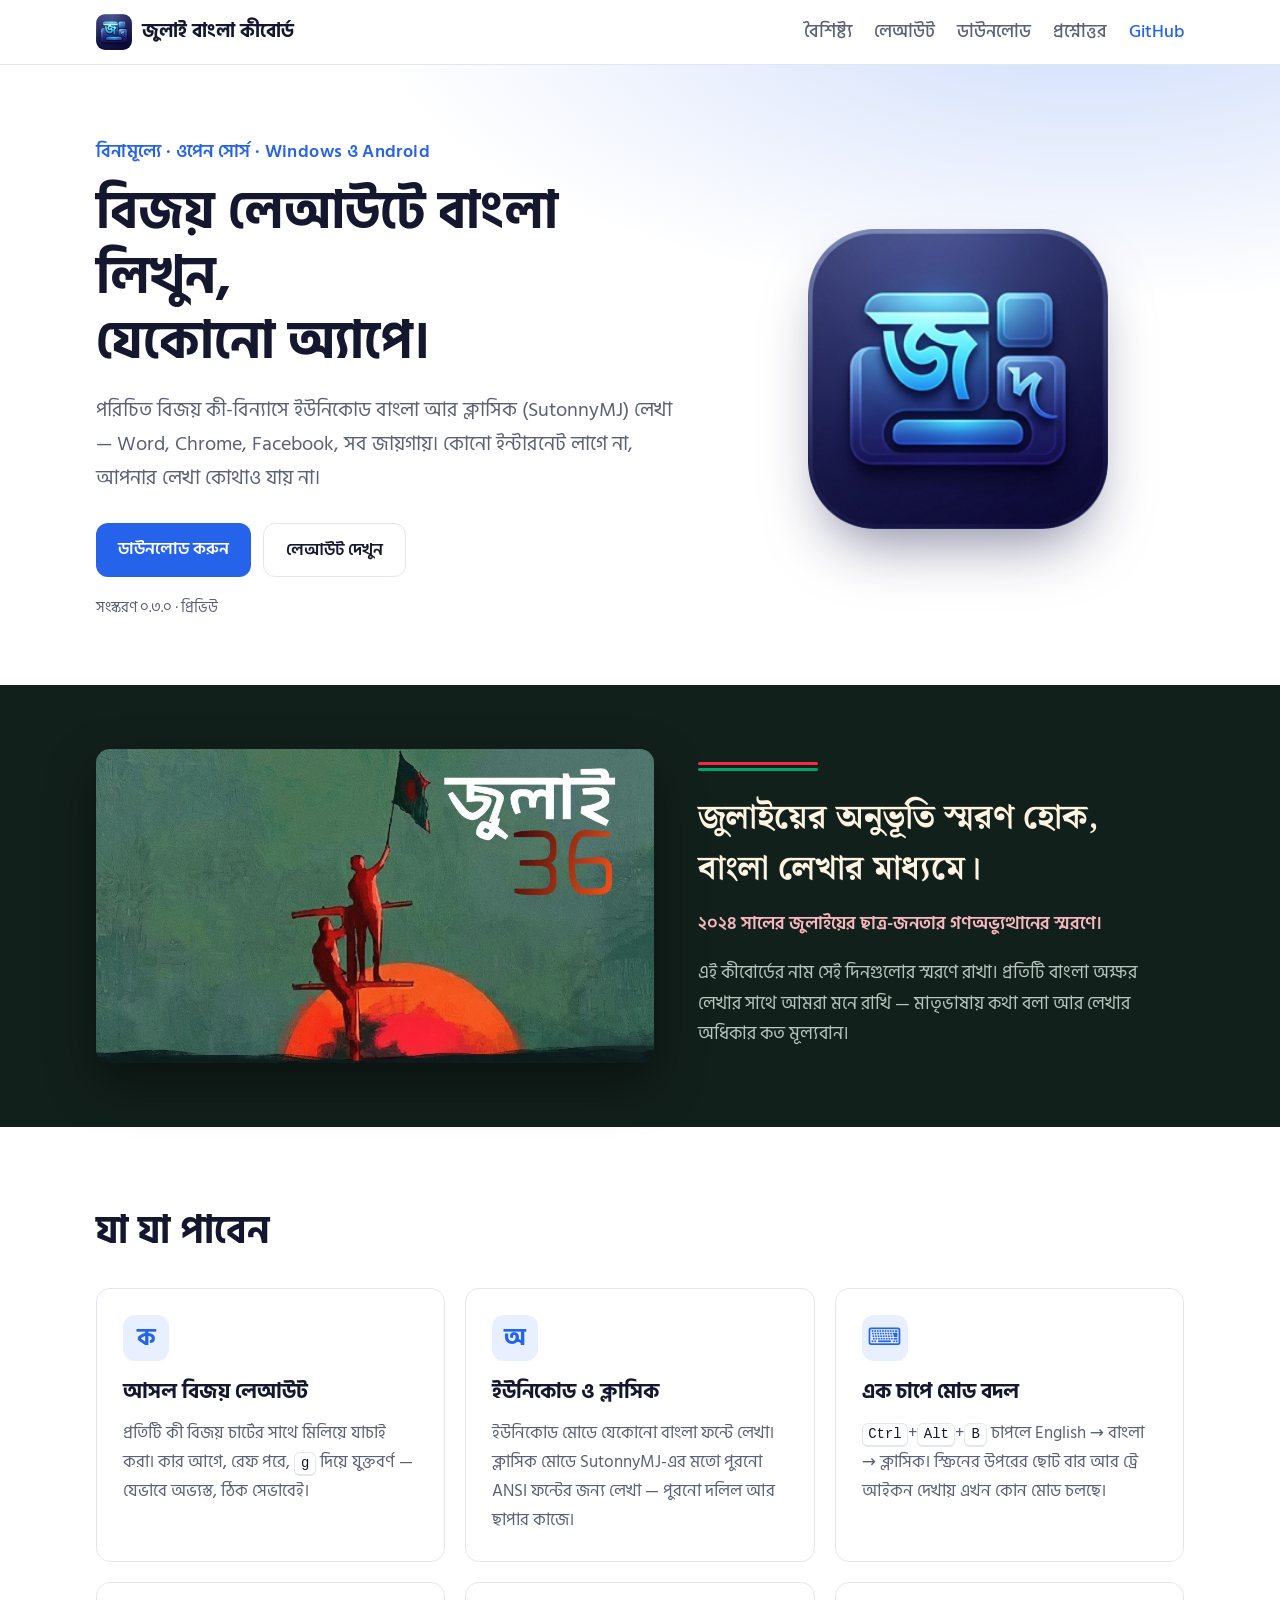
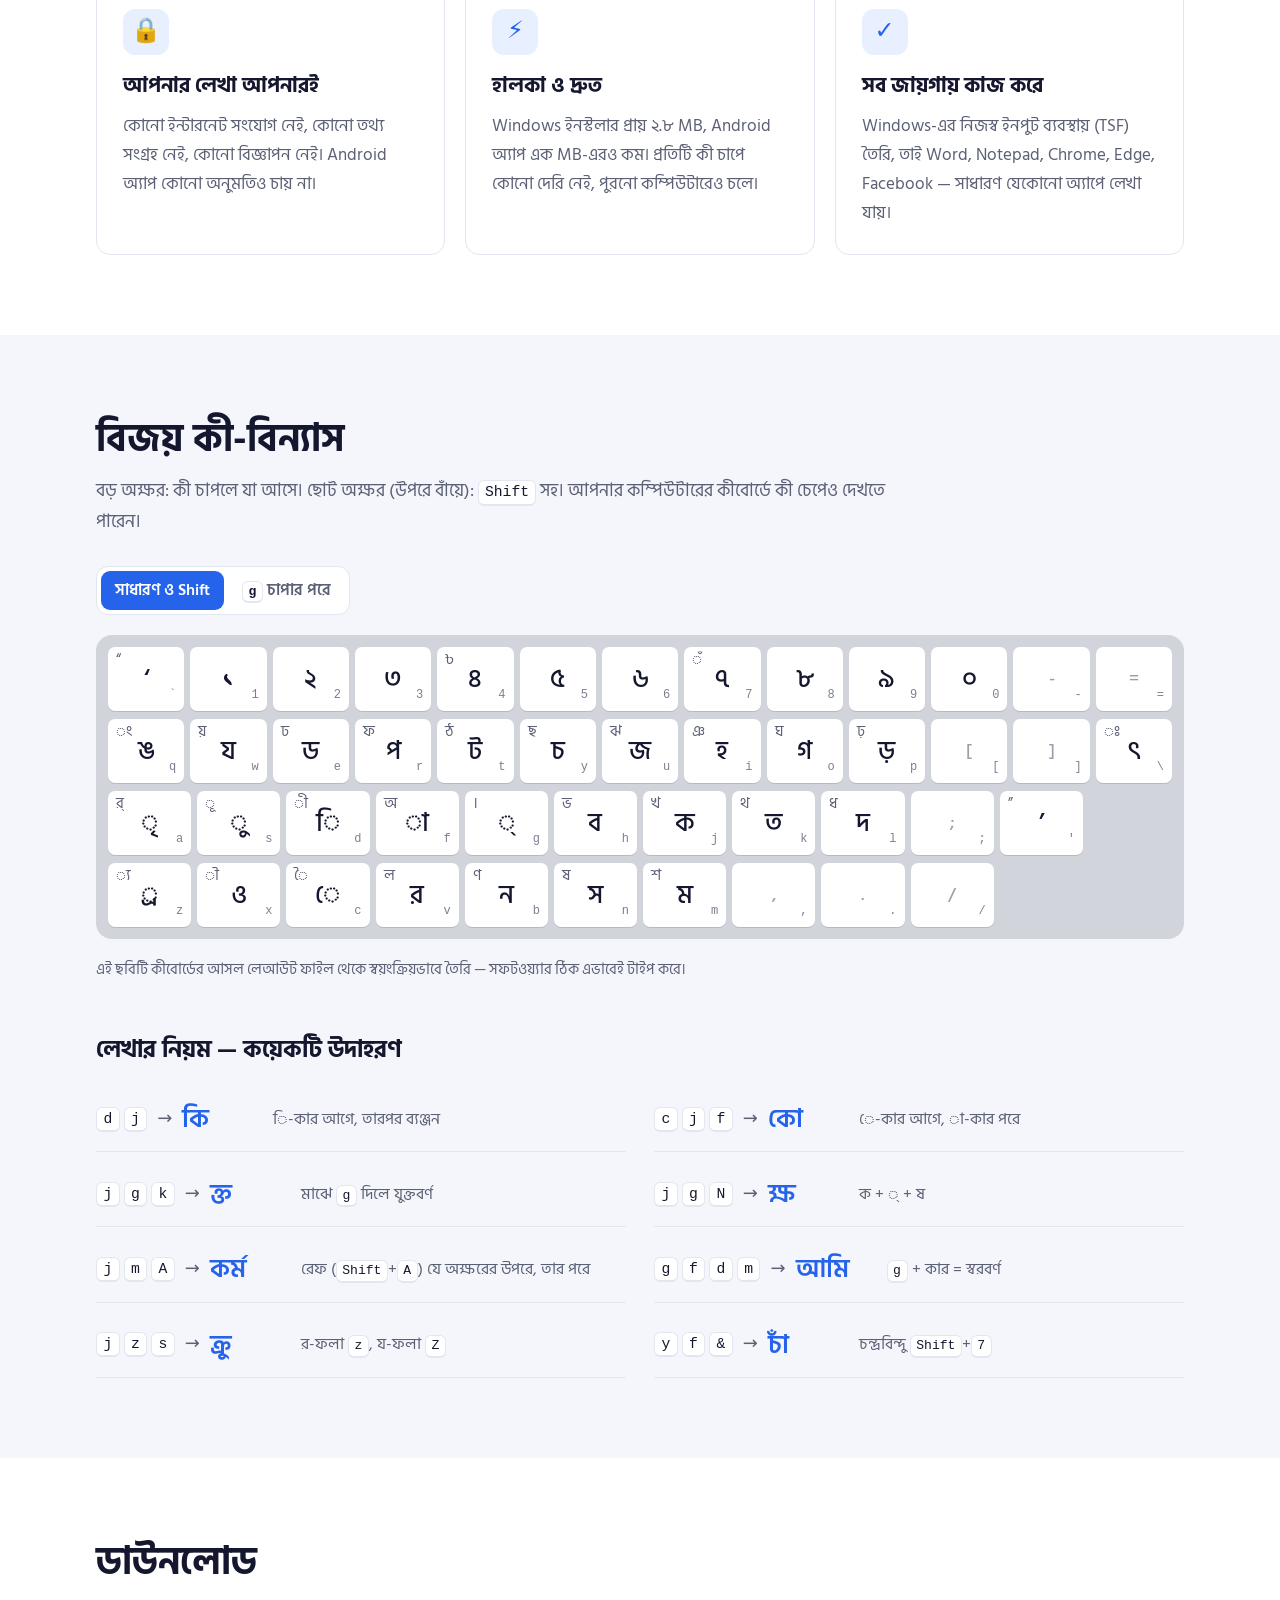
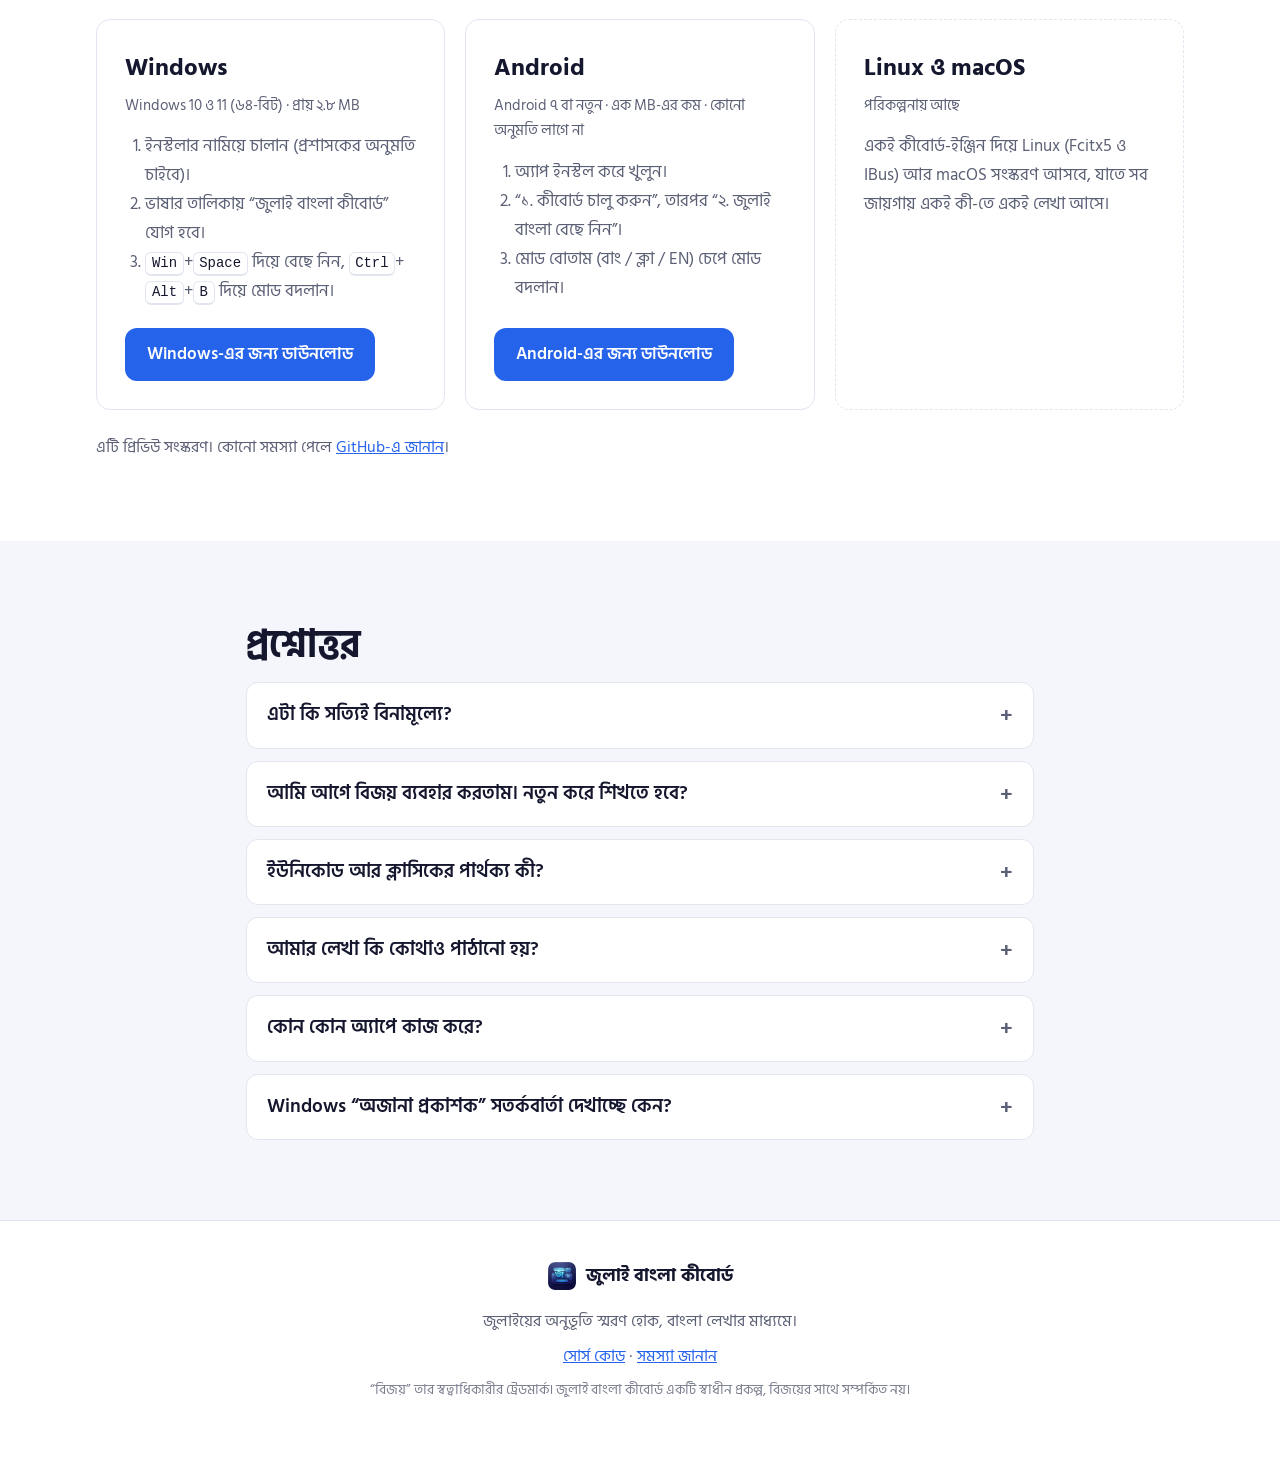
==== website/index.html @ 96d91bf3 "Website: one-page Bangla site for the keyboard - website/: static page with hero, July remembrance (" ====
<!doctype html>
<html lang="bn">
<head>
  <meta charset="utf-8">
  <meta name="viewport" content="width=device-width, initial-scale=1">
  <title>জুলাই বাংলা কীবোর্ড</title>
  <meta name="description" content="বিজয় লেআউটে বাংলা লেখার বিনামূল্যের, ওপেন সোর্স কীবোর্ড — Windows ও Android-এর জন্য। ইউনিকোড ও ক্লাসিক (SutonnyMJ) মোড। কোনো ইন্টারনেট বা তথ্য সংগ্রহ নেই।">
  <meta name="theme-color" content="#1B1D4E">
  <meta property="og:title" content="জুলাই বাংলা কীবোর্ড">
  <meta property="og:description" content="জুলাইয়ের অনুভূতি স্মরণ হোক, বাংলা লেখার মাধ্যমে।">
  <meta property="og:image" content="assets/july36.jpg">
  <link rel="icon" href="assets/favicon.png" type="image/png">
  <link rel="preconnect" href="https://fonts.googleapis.com">
  <link rel="preconnect" href="https://fonts.gstatic.com" crossorigin>
  <link href="https://fonts.googleapis.com/css2?family=Hind+Siliguri:wght@400;500;600;700&family=Noto+Serif+Bengali:wght@600;700&display=swap" rel="stylesheet">
  <link rel="stylesheet" href="assets/style.css">
</head>
<body>

<header class="topbar">
  <div class="wrap topbar-inner">
    <a class="brand" href="#top">
      <img src="assets/logo.png" alt="" width="36" height="36">
      <span>জুলাই বাংলা কীবোর্ড</span>
    </a>
    <nav class="nav">
      <a href="#features">বৈশিষ্ট্য</a>
      <a href="#layout">লেআউট</a>
      <a href="#download">ডাউনলোড</a>
      <a href="#faq">প্রশ্নোত্তর</a>
      <a class="nav-gh" href="https://github.com/mahbubul-faizaexpress/july_bangla_keyboard">GitHub</a>
    </nav>
  </div>
</header>

<main id="top">

  <!-- Hero -->
  <section class="hero">
    <div class="wrap hero-inner">
      <div class="hero-text">
        <p class="eyebrow">বিনামূল্যে · ওপেন সোর্স · Windows ও Android</p>
        <h1>বিজয় লেআউটে বাংলা লিখুন,<br>যেকোনো অ্যাপে।</h1>
        <p class="lead">পরিচিত বিজয় কী-বিন্যাসে ইউনিকোড বাংলা আর ক্লাসিক (SutonnyMJ) লেখা — Word, Chrome, Facebook, সব জায়গায়। কোনো ইন্টারনেট লাগে না, আপনার লেখা কোথাও যায় না।</p>
        <div class="cta">
          <a class="btn btn-primary" href="#download">ডাউনলোড করুন</a>
          <a class="btn btn-ghost" href="#layout">লেআউট দেখুন</a>
        </div>
        <p class="version">সংস্করণ ০.৩.০ · প্রিভিউ</p>
      </div>
      <div class="hero-art">
        <img src="assets/logo.png" alt="জুলাই বাংলা কীবোর্ডের লোগো" width="256" height="256">
      </div>
    </div>
  </section>

  <!-- Remembrance -->
  <section class="memory">
    <div class="wrap memory-inner">
      <figure class="memory-art">
        <img src="assets/july36.jpg" alt="জুলাই ৩৬" loading="lazy" width="1024" height="576">
      </figure>
      <div class="memory-text">
        <div class="ribbon" aria-hidden="true"><span></span><span></span></div>
        <p class="slogan">জুলাইয়ের অনুভূতি স্মরণ হোক,<br>বাংলা লেখার মাধ্যমে।</p>
        <p class="dedication">২০২৪ সালের জুলাইয়ের ছাত্র-জনতার গণঅভ্যুত্থানের স্মরণে।</p>
        <p>এই কীবোর্ডের নাম সেই দিনগুলোর স্মরণে রাখা। প্রতিটি বাংলা অক্ষর লেখার সাথে আমরা মনে রাখি — মাতৃভাষায় কথা বলা আর লেখার অধিকার কত মূল্যবান।</p>
      </div>
    </div>
  </section>

  <!-- Features -->
  <section id="features" class="section">
    <div class="wrap">
      <h2>যা যা পাবেন</h2>
      <div class="cards">
        <article class="card">
          <div class="card-icon" aria-hidden="true">ক</div>
          <h3>আসল বিজয় লেআউট</h3>
          <p>প্রতিটি কী বিজয় চার্টের সাথে মিলিয়ে যাচাই করা। কার আগে, রেফ পরে, <kbd>g</kbd> দিয়ে যুক্তবর্ণ — যেভাবে অভ্যস্ত, ঠিক সেভাবেই।</p>
        </article>
        <article class="card">
          <div class="card-icon" aria-hidden="true">অ</div>
          <h3>ইউনিকোড ও ক্লাসিক</h3>
          <p>ইউনিকোড মোডে যেকোনো বাংলা ফন্টে লেখা। ক্লাসিক মোডে SutonnyMJ-এর মতো পুরনো ANSI ফন্টের জন্য লেখা — পুরনো দলিল আর ছাপার কাজে।</p>
        </article>
        <article class="card">
          <div class="card-icon" aria-hidden="true">⌨</div>
          <h3>এক চাপে মোড বদল</h3>
          <p><kbd>Ctrl</kbd>+<kbd>Alt</kbd>+<kbd>B</kbd> চাপলে English → বাংলা → ক্লাসিক। স্ক্রিনের উপরের ছোট বার আর ট্রে আইকন দেখায় এখন কোন মোড চলছে।</p>
        </article>
        <article class="card">
          <div class="card-icon" aria-hidden="true">🔒</div>
          <h3>আপনার লেখা আপনারই</h3>
          <p>কোনো ইন্টারনেট সংযোগ নেই, কোনো তথ্য সংগ্রহ নেই, কোনো বিজ্ঞাপন নেই। Android অ্যাপ কোনো অনুমতিও চায় না।</p>
        </article>
        <article class="card">
          <div class="card-icon" aria-hidden="true">⚡</div>
          <h3>হালকা ও দ্রুত</h3>
          <p>Windows ইনস্টলার প্রায় ২.৮ MB, Android অ্যাপ এক MB-এরও কম। প্রতিটি কী চাপে কোনো দেরি নেই, পুরনো কম্পিউটারেও চলে।</p>
        </article>
        <article class="card">
          <div class="card-icon" aria-hidden="true">✓</div>
          <h3>সব জায়গায় কাজ করে</h3>
          <p>Windows-এর নিজস্ব ইনপুট ব্যবস্থায় (TSF) তৈরি, তাই Word, Notepad, Chrome, Edge, Facebook — সাধারণ যেকোনো অ্যাপে লেখা যায়।</p>
        </article>
      </div>
    </div>
  </section>

  <!-- Layout -->
  <section id="layout" class="section section-alt">
    <div class="wrap">
      <h2>বিজয় কী-বিন্যাস</h2>
      <p class="section-lead">বড় অক্ষর: কী চাপলে যা আসে। ছোট অক্ষর (উপরে বাঁয়ে): <kbd>Shift</kbd> সহ। আপনার কম্পিউটারের কীবোর্ডে কী চেপেও দেখতে পারেন।</p>
      <div class="layer-switch" role="group" aria-label="কোন স্তর দেখাবে">
        <button type="button" class="layer-btn is-on" data-layer="main">সাধারণ ও Shift</button>
        <button type="button" class="layer-btn" data-layer="link"><kbd>g</kbd> চাপার পরে</button>
      </div>
      <div class="kb-scroll">
        <div class="kb" id="kb" aria-label="বিজয় কীবোর্ড লেআউট"></div>
      </div>
      <p class="kb-note">এই ছবিটি কীবোর্ডের আসল লেআউট ফাইল থেকে স্বয়ংক্রিয়ভাবে তৈরি — সফটওয়্যার ঠিক এভাবেই টাইপ করে।</p>

      <h3 class="rules-title">লেখার নিয়ম — কয়েকটি উদাহরণ</h3>
      <div class="rules">
        <div class="rule"><span class="keys"><kbd>d</kbd><kbd>j</kbd></span><span class="arrow">→</span><span class="out">কি</span><span class="why">ি-কার আগে, তারপর ব্যঞ্জন</span></div>
        <div class="rule"><span class="keys"><kbd>c</kbd><kbd>j</kbd><kbd>f</kbd></span><span class="arrow">→</span><span class="out">কো</span><span class="why">ে-কার আগে, া-কার পরে</span></div>
        <div class="rule"><span class="keys"><kbd>j</kbd><kbd>g</kbd><kbd>k</kbd></span><span class="arrow">→</span><span class="out">ক্ত</span><span class="why">মাঝে <kbd>g</kbd> দিলে যুক্তবর্ণ</span></div>
        <div class="rule"><span class="keys"><kbd>j</kbd><kbd>g</kbd><kbd>N</kbd></span><span class="arrow">→</span><span class="out">ক্ষ</span><span class="why">ক + ্ + ষ</span></div>
        <div class="rule"><span class="keys"><kbd>j</kbd><kbd>m</kbd><kbd>A</kbd></span><span class="arrow">→</span><span class="out">কর্ম</span><span class="why">রেফ (<kbd>Shift</kbd>+<kbd>A</kbd>) যে অক্ষরের উপরে, তার পরে</span></div>
        <div class="rule"><span class="keys"><kbd>g</kbd><kbd>f</kbd><kbd>d</kbd><kbd>m</kbd></span><span class="arrow">→</span><span class="out">আমি</span><span class="why"><kbd>g</kbd> + কার = স্বরবর্ণ</span></div>
        <div class="rule"><span class="keys"><kbd>j</kbd><kbd>z</kbd><kbd>s</kbd></span><span class="arrow">→</span><span class="out">ক্রু</span><span class="why">র-ফলা <kbd>z</kbd>, য-ফলা <kbd>Z</kbd></span></div>
        <div class="rule"><span class="keys"><kbd>y</kbd><kbd>f</kbd><kbd>&amp;</kbd></span><span class="arrow">→</span><span class="out">চাঁ</span><span class="why">চন্দ্রবিন্দু <kbd>Shift</kbd>+<kbd>7</kbd></span></div>
      </div>
    </div>
  </section>

  <!-- Platforms & download -->
  <section id="download" class="section">
    <div class="wrap">
      <h2>ডাউনলোড</h2>
      <div class="platforms">
        <article class="platform">
          <h3>Windows</h3>
          <p class="platform-meta">Windows 10 ও 11 (৬৪-বিট) · প্রায় ২.৮ MB</p>
          <ol>
            <li>ইনস্টলার নামিয়ে চালান (প্রশাসকের অনুমতি চাইবে)।</li>
            <li>ভাষার তালিকায় “জুলাই বাংলা কীবোর্ড” যোগ হবে।</li>
            <li><kbd>Win</kbd>+<kbd>Space</kbd> দিয়ে বেছে নিন, <kbd>Ctrl</kbd>+<kbd>Alt</kbd>+<kbd>B</kbd> দিয়ে মোড বদলান।</li>
          </ol>
          <a class="btn btn-primary" href="https://github.com/mahbubul-faizaexpress/july_bangla_keyboard/releases">Windows-এর জন্য ডাউনলোড</a>
        </article>
        <article class="platform">
          <h3>Android</h3>
          <p class="platform-meta">Android ৭ বা নতুন · এক MB-এর কম · কোনো অনুমতি লাগে না</p>
          <ol>
            <li>অ্যাপ ইনস্টল করে খুলুন।</li>
            <li>“১. কীবোর্ড চালু করুন”, তারপর “২. জুলাই বাংলা বেছে নিন”।</li>
            <li>মোড বোতাম (বাং / ক্লা / EN) চেপে মোড বদলান।</li>
          </ol>
          <a class="btn btn-primary" href="https://github.com/mahbubul-faizaexpress/july_bangla_keyboard/releases">Android-এর জন্য ডাউনলোড</a>
        </article>
        <article class="platform platform-soon">
          <h3>Linux ও macOS</h3>
          <p class="platform-meta">পরিকল্পনায় আছে</p>
          <p>একই কীবোর্ড-ইঞ্জিন দিয়ে Linux (Fcitx5 ও IBus) আর macOS সংস্করণ আসবে, যাতে সব জায়গায় একই কী-তে একই লেখা আসে।</p>
        </article>
      </div>
      <p class="preview-note">এটি প্রিভিউ সংস্করণ। কোনো সমস্যা পেলে <a href="https://github.com/mahbubul-faizaexpress/july_bangla_keyboard/issues">GitHub-এ জানান</a>।</p>
    </div>
  </section>

  <!-- FAQ -->
  <section id="faq" class="section section-alt">
    <div class="wrap faq">
      <h2>প্রশ্নোত্তর</h2>
      <details>
        <summary>এটা কি সত্যিই বিনামূল্যে?</summary>
        <p>হ্যাঁ। কোনো টাকা, নিবন্ধন বা বিজ্ঞাপন নেই। সফটওয়্যারটি ওপেন সোর্স, সব কোড GitHub-এ আছে।</p>
      </details>
      <details>
        <summary>আমি আগে বিজয় ব্যবহার করতাম। নতুন করে শিখতে হবে?</summary>
        <p>না। কী-বিন্যাস আর লেখার নিয়ম বিজয়ের মতোই — কার আগে, রেফ পরে, <kbd>g</kbd> দিয়ে যুক্তবর্ণ। জুলাই বাংলা কীবোর্ড একটি স্বাধীন প্রকল্প; এটি বিজয়-সামঞ্জস্যপূর্ণ লেআউট ব্যবহার করে।</p>
      </details>
      <details>
        <summary>ইউনিকোড আর ক্লাসিকের পার্থক্য কী?</summary>
        <p>ইউনিকোড এখনকার মানদণ্ড — Facebook, ইমেইল, ওয়েবসাইট, Word, সব জায়গায় চলে। ক্লাসিক মোড পুরনো ANSI ফন্টের (যেমন SutonnyMJ) জন্য, যা অনেক প্রেস আর পুরনো দলিলে ব্যবহার হয়। ক্লাসিক লেখা দেখতে সেই ফন্টটি আপনার কম্পিউটারে থাকতে হবে।</p>
      </details>
      <details>
        <summary>আমার লেখা কি কোথাও পাঠানো হয়?</summary>
        <p>না। কীবোর্ড কোনো ইন্টারনেট সংযোগ ব্যবহার করে না, কিছু জমা রাখে না, কোথাও পাঠায় না। শুধু আপনার বেছে নেওয়া মোডটুকু মনে রাখে।</p>
      </details>
      <details>
        <summary>কোন কোন অ্যাপে কাজ করে?</summary>
        <p>Windows-এর নিজস্ব ইনপুট ব্যবস্থা (Text Services Framework) ব্যবহার করে, তাই Word, Notepad, Chrome, Edge, Facebook-সহ সাধারণ অ্যাপে কাজ করে। Android-এ যেকোনো লেখার ঘরে কাজ করে।</p>
      </details>
      <details>
        <summary>Windows “অজানা প্রকাশক” সতর্কবার্তা দেখাচ্ছে কেন?</summary>
        <p>প্রিভিউ সংস্করণে এখনো ডিজিটাল স্বাক্ষর নেই। চূড়ান্ত সংস্করণে এটি থাকবে। নিরাপত্তার জন্য সবসময় এই সাইট বা GitHub থেকেই নামান।</p>
      </details>
    </div>
  </section>

</main>

<footer class="footer">
  <div class="wrap footer-inner">
    <div class="footer-brand">
      <img src="assets/logo.png" alt="" width="28" height="28">
      <span>জুলাই বাংলা কীবোর্ড</span>
    </div>
    <p>জুলাইয়ের অনুভূতি স্মরণ হোক, বাংলা লেখার মাধ্যমে।</p>
    <p class="footer-links">
      <a href="https://github.com/mahbubul-faizaexpress/july_bangla_keyboard">সোর্স কোড</a> ·
      <a href="https://github.com/mahbubul-faizaexpress/july_bangla_keyboard/issues">সমস্যা জানান</a>
    </p>
    <p class="fineprint">“বিজয়” তার স্বত্বাধিকারীর ট্রেডমার্ক। জুলাই বাংলা কীবোর্ড একটি স্বাধীন প্রকল্প, বিজয়ের সাথে সম্পর্কিত নয়।</p>
  </div>
</footer>

<script src="assets/layout.js"></script>
<script src="assets/site.js"></script>
</body>
</html>
---- website/assets/style.css ----
/* July Bangla Keyboard website. Brand: logo blue and navy, July red for remembrance. */

:root {
  --blue: #2563eb;
  --blue-soft: #e8efff;
  --navy: #1b1d4e;
  --red: #f42a41;
  --green: #006a4e;
  --bg: #ffffff;
  --bg-alt: #f4f6fb;
  --text: #15172e;
  --muted: #5b6075;
  --line: #e2e6ef;
  --card: #ffffff;
  --key: #ffffff;
  --key-text: #15172e;
  --key-shadow: #b6bac6;
  --kb-tray: #d1d4da;
  --radius: 14px;
  --font: "Hind Siliguri", "Nirmala UI", "Noto Sans Bengali", system-ui, sans-serif;
  --font-serif: "Noto Serif Bengali", "Hind Siliguri", serif;
}

@media (prefers-color-scheme: dark) {
  :root {
    --blue: #5b8cff;
    --blue-soft: #1d2747;
    --bg: #0f1120;
    --bg-alt: #151829;
    --text: #eef0f8;
    --muted: #a3a8bd;
    --line: #262a40;
    --card: #181b2e;
    --key: #6b6b6e;
    --key-text: #ffffff;
    --key-shadow: #141415;
    --kb-tray: #2b2b2d;
  }
}

* { box-sizing: border-box; }

html { scroll-behavior: smooth; }

body {
  margin: 0;
  background: var(--bg);
  color: var(--text);
  font-family: var(--font);
  font-size: 18px;
  line-height: 1.7;
  -webkit-font-smoothing: antialiased;
}

img { max-width: 100%; height: auto; display: block; }
a { color: var(--blue); }

kbd {
  display: inline-block;
  min-width: 1.6em;
  padding: 0 0.4em;
  border: 1px solid var(--line);
  border-bottom-width: 2px;
  border-radius: 6px;
  background: var(--card);
  font-family: ui-monospace, "Cascadia Mono", Consolas, monospace;
  font-size: 0.82em;
  line-height: 1.5;
  text-align: center;
  color: var(--text);
}

.wrap { max-width: 1120px; margin: 0 auto; padding: 0 16px; }
.hero-inner > *, .memory-inner > *, .cards > *, .platforms > *, .rules > * { min-width: 0; }

/* Header */
.topbar {
  position: sticky;
  top: 0;
  z-index: 10;
  background: color-mix(in srgb, var(--bg) 88%, transparent);
  backdrop-filter: blur(10px);
  border-bottom: 1px solid var(--line);
}
.topbar-inner { display: flex; align-items: center; justify-content: space-between; gap: 16px; height: 64px; }
.brand { display: flex; align-items: center; gap: 10px; color: var(--text); text-decoration: none; font-weight: 700; font-size: 19px; white-space: nowrap; }
.brand img { border-radius: 9px; }
.nav { display: flex; gap: 22px; }
.nav a { color: var(--muted); text-decoration: none; font-weight: 500; }
.nav a:hover { color: var(--text); }
.nav-gh { color: var(--blue) !important; }

/* Hero */
.hero {
  background:
    radial-gradient(1200px 500px at 85% -10%, color-mix(in srgb, var(--blue) 22%, transparent), transparent 60%),
    var(--bg);
  padding: 72px 0 64px;
}
.hero-inner { display: grid; grid-template-columns: 1.3fr 1fr; gap: 48px; align-items: center; }
.eyebrow { margin: 0 0 12px; color: var(--blue); font-weight: 600; letter-spacing: 0.02em; }
.hero h1 { margin: 0 0 18px; font-size: clamp(32px, 5vw, 52px); line-height: 1.25; font-weight: 700; }
.lead { margin: 0 0 28px; color: var(--muted); font-size: 20px; max-width: 34em; }
.cta { display: flex; flex-wrap: wrap; gap: 12px; }
.version { margin: 18px 0 0; color: var(--muted); font-size: 15px; }
.hero-art { display: flex; justify-content: center; }
.hero-art img {
  width: min(300px, 70vw);
  border-radius: 22%;
  box-shadow: 0 30px 60px -20px rgba(27, 29, 78, 0.55);
}

.btn {
  display: inline-block;
  padding: 12px 22px;
  border-radius: 12px;
  font-weight: 600;
  text-decoration: none;
  font-size: 17px;
  transition: transform 0.15s ease, background 0.15s ease;
}
.btn:hover { transform: translateY(-1px); }
.btn-primary { background: var(--blue); color: #fff; }
.btn-primary:hover { background: color-mix(in srgb, var(--blue) 88%, #000); }
.btn-ghost { border: 1px solid var(--line); color: var(--text); background: var(--card); }

/* Remembrance */
.memory { background: #12201b; color: #fff4e2; padding: 64px 0; }
.memory-inner { display: grid; grid-template-columns: 1.15fr 1fr; gap: 44px; align-items: center; }
.memory-art img { border-radius: var(--radius); box-shadow: 0 20px 50px rgba(0, 0, 0, 0.45); }
.memory-art { margin: 0; }
.ribbon { display: flex; flex-direction: column; gap: 3px; width: 120px; margin-bottom: 22px; }
.ribbon span { height: 3px; border-radius: 2px; background: var(--red); }
.ribbon span + span { background: #00a36c; }
.slogan { margin: 0 0 14px; font-family: var(--font-serif); font-size: clamp(24px, 3.2vw, 34px); line-height: 1.5; font-weight: 700; }
.dedication { margin: 0 0 18px; color: #f7b8bf; font-weight: 600; }
.memory-text p:last-child { color: #b8c4be; margin: 0; }

/* Sections */
.section { padding: 80px 0; }
.section-alt { background: var(--bg-alt); }
.section h2 { margin: 0 0 12px; font-size: clamp(28px, 3.6vw, 38px); line-height: 1.3; }
.section-lead { margin: 0 0 28px; color: var(--muted); max-width: 46em; }

.cards { display: grid; grid-template-columns: repeat(3, 1fr); gap: 20px; margin-top: 32px; }
.card {
  background: var(--card);
  border: 1px solid var(--line);
  border-radius: var(--radius);
  padding: 26px;
}
.card-icon {
  width: 46px; height: 46px;
  display: grid; place-items: center;
  border-radius: 12px;
  background: var(--blue-soft);
  color: var(--blue);
  font-size: 24px; font-weight: 700;
  margin-bottom: 14px;
}
.card h3 { margin: 0 0 8px; font-size: 21px; }
.card p { margin: 0; color: var(--muted); font-size: 17px; }

/* Keyboard */
.layer-switch { display: inline-flex; gap: 4px; padding: 4px; border-radius: 12px; background: var(--card); border: 1px solid var(--line); margin-bottom: 20px; }
.layer-btn { font: inherit; font-size: 16px; font-weight: 600; border: 0; border-radius: 9px; padding: 6px 14px; background: transparent; color: var(--muted); cursor: pointer; }
.layer-btn.is-on { background: var(--blue); color: #fff; }
.layer-btn.is-on kbd { background: transparent; color: #fff; border-color: rgba(255, 255, 255, 0.5); }

.kb-scroll { overflow-x: auto; -webkit-overflow-scrolling: touch; padding-bottom: 6px; }
.kb {
  min-width: 760px;
  background: var(--kb-tray);
  border-radius: 16px;
  padding: 12px;
  display: flex; flex-direction: column; gap: 8px;
}
.kb-row { display: flex; gap: 6px; }
.kb-key {
  position: relative;
  flex: 1 1 0;
  height: 64px;
  background: var(--key);
  color: var(--key-text);
  border-radius: 7px;
  box-shadow: 0 1px 0 var(--key-shadow);
  transition: transform 0.08s ease, background 0.08s ease;
}
.kb-key.is-wide { flex-grow: 1.6; }
.kb-key.is-spacer { background: transparent; box-shadow: none; }
.kb-key .main { position: absolute; inset: 0; display: grid; place-items: center; font-size: 26px; font-weight: 500; line-height: 1; }
.kb-key .shift { position: absolute; top: 5px; left: 8px; font-size: 15px; color: var(--muted); line-height: 1; }
.kb-key .latin { position: absolute; bottom: 5px; right: 8px; font-family: ui-monospace, Consolas, monospace; font-size: 12px; color: var(--muted); opacity: 0.8; }
.kb-key.is-empty .main { color: var(--muted); font-size: 18px; opacity: 0.6; }
.kb-key.is-down { transform: translateY(1px); background: var(--blue); color: #fff; }
.kb-key.is-down .shift, .kb-key.is-down .latin { color: #dbe6ff; }
.kb-note { margin: 12px 0 0; color: var(--muted); font-size: 15px; }

.rules-title { margin: 48px 0 16px; font-size: 24px; }
.rules { display: grid; grid-template-columns: repeat(2, 1fr); gap: 10px 28px; }
.rule { display: grid; grid-template-columns: auto auto 4.5em 1fr; align-items: center; gap: 10px; padding: 10px 0; border-bottom: 1px solid var(--line); }
.rule .keys { display: flex; gap: 4px; }
.rule .arrow { color: var(--muted); }
.rule .out { font-size: 26px; font-weight: 600; color: var(--blue); }
.rule .why { color: var(--muted); font-size: 16px; }

/* Download */
.platforms { display: grid; grid-template-columns: repeat(3, 1fr); gap: 20px; margin-top: 32px; }
.platform { background: var(--card); border: 1px solid var(--line); border-radius: var(--radius); padding: 28px; display: flex; flex-direction: column; }
.platform h3 { margin: 0; font-size: 24px; }
.platform-meta { margin: 4px 0 14px; color: var(--muted); font-size: 15px; }
.platform ol { margin: 0 0 22px; padding-left: 1.2em; color: var(--muted); font-size: 17px; flex: 1; }
.platform .btn { align-self: flex-start; }
.platform-soon { background: transparent; border-style: dashed; }
.platform-soon p:last-child { color: var(--muted); font-size: 17px; margin: 0; }
.preview-note { margin: 24px 0 0; color: var(--muted); font-size: 16px; }

/* FAQ */
.faq { max-width: 820px; }
.faq details { background: var(--card); border: 1px solid var(--line); border-radius: 12px; padding: 0 20px; margin-top: 12px; }
.faq summary { cursor: pointer; padding: 16px 0; font-weight: 600; font-size: 19px; list-style: none; position: relative; padding-right: 28px; }
.faq summary::-webkit-details-marker { display: none; }
.faq summary::after { content: "+"; position: absolute; right: 0; top: 14px; font-size: 22px; color: var(--muted); }
.faq details[open] summary::after { content: "–"; }
.faq details p { margin: 0 0 18px; color: var(--muted); }

/* Footer */
.footer { border-top: 1px solid var(--line); padding: 40px 0 48px; }
.footer-inner { text-align: center; color: var(--muted); font-size: 16px; }
.footer-brand { display: inline-flex; align-items: center; gap: 10px; font-weight: 700; color: var(--text); font-size: 18px; }
.footer-brand img { border-radius: 7px; }
.footer p { margin: 8px 0; }
.fineprint { font-size: 14px; opacity: 0.8; }

/* Small screens */
@media (max-width: 900px) {
  .hero-inner, .memory-inner { grid-template-columns: minmax(0, 1fr); }
  .hero-art { order: -1; }
  .hero-art img { width: 140px; }
  .hero { padding: 40px 0 48px; }
  .cards, .platforms { grid-template-columns: repeat(2, minmax(0, 1fr)); }
  .rules { grid-template-columns: minmax(0, 1fr); }
}
@media (max-width: 640px) {
  body { font-size: 17px; }
  .nav a:not(.nav-gh) { display: none; }
  .cards, .platforms { grid-template-columns: minmax(0, 1fr); }
  .section { padding: 56px 0; }
  .memory { padding: 48px 0; }
  .rule { grid-template-columns: max-content max-content max-content; justify-content: start; }
  .rule .why { grid-column: 1 / -1; padding-top: 0; }
}
@media (prefers-reduced-motion: reduce) {
  html { scroll-behavior: auto; }
  .btn, .kb-key { transition: none; }
}
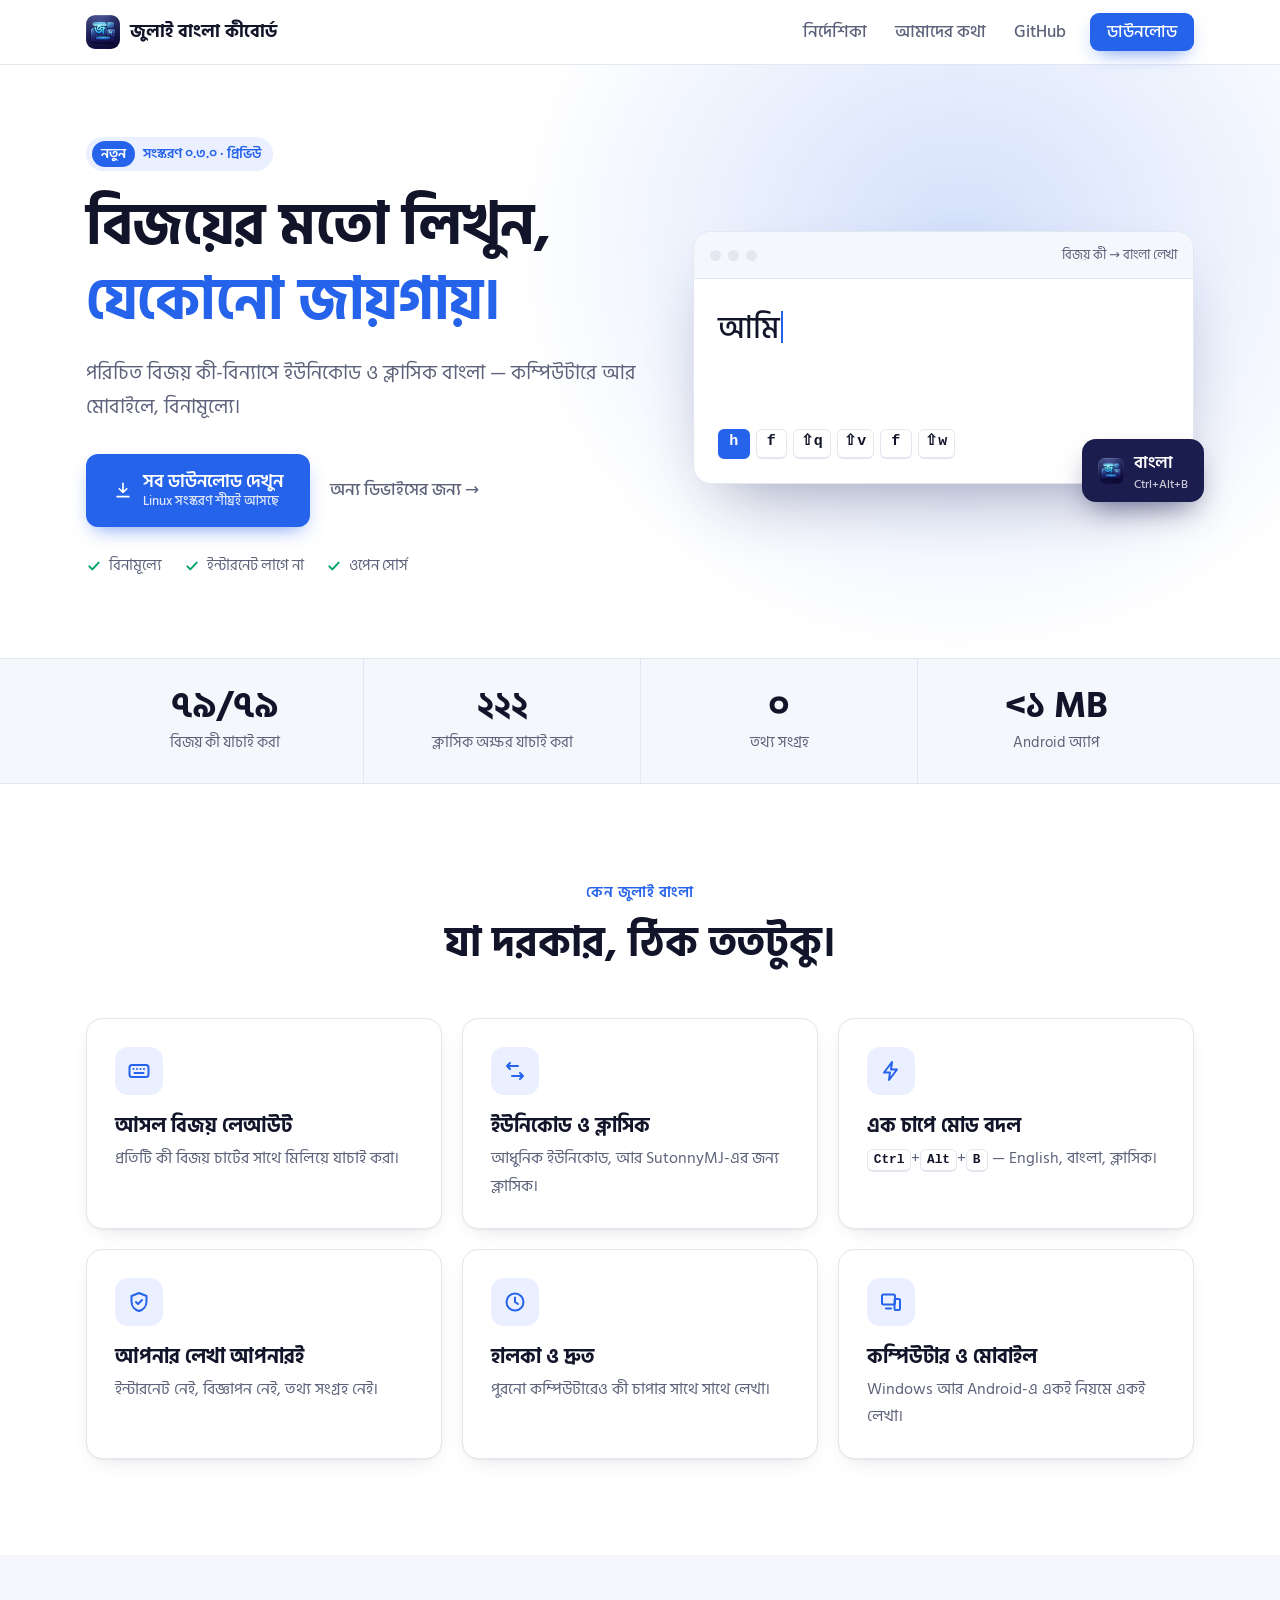
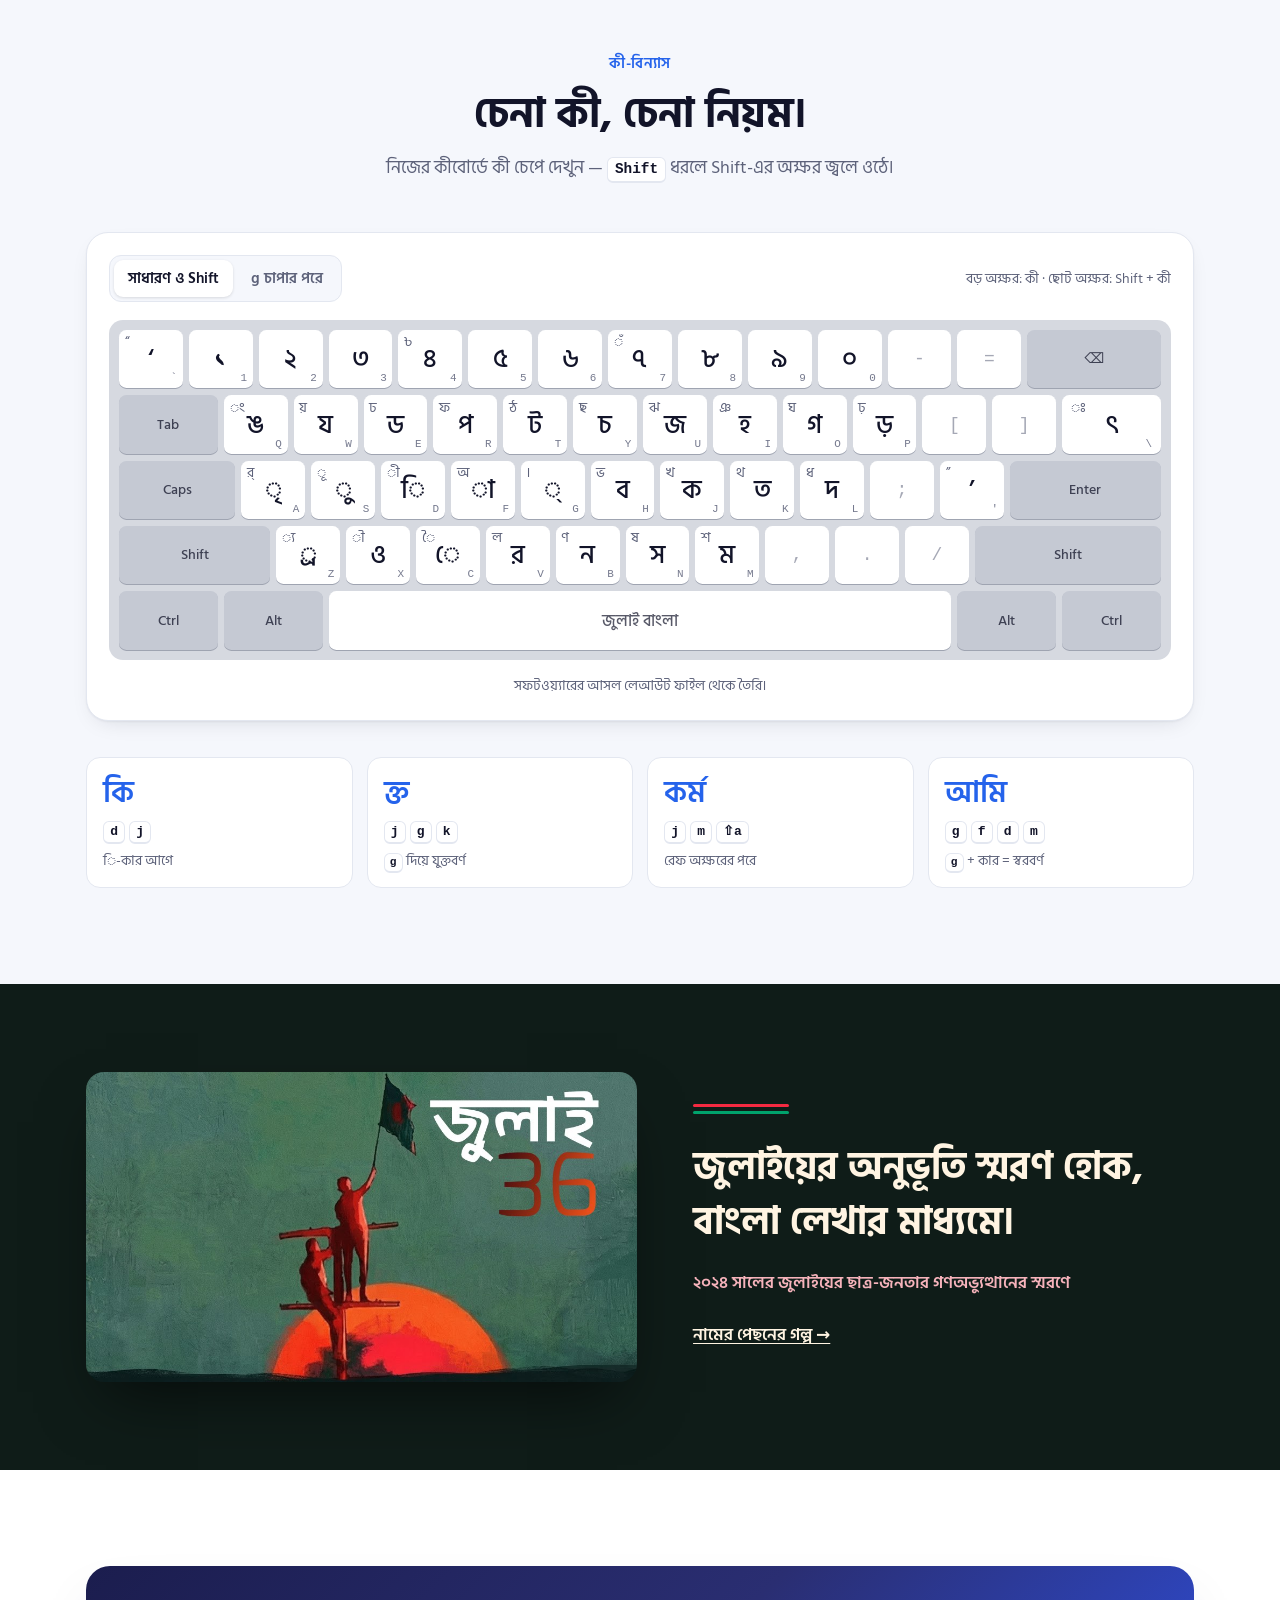
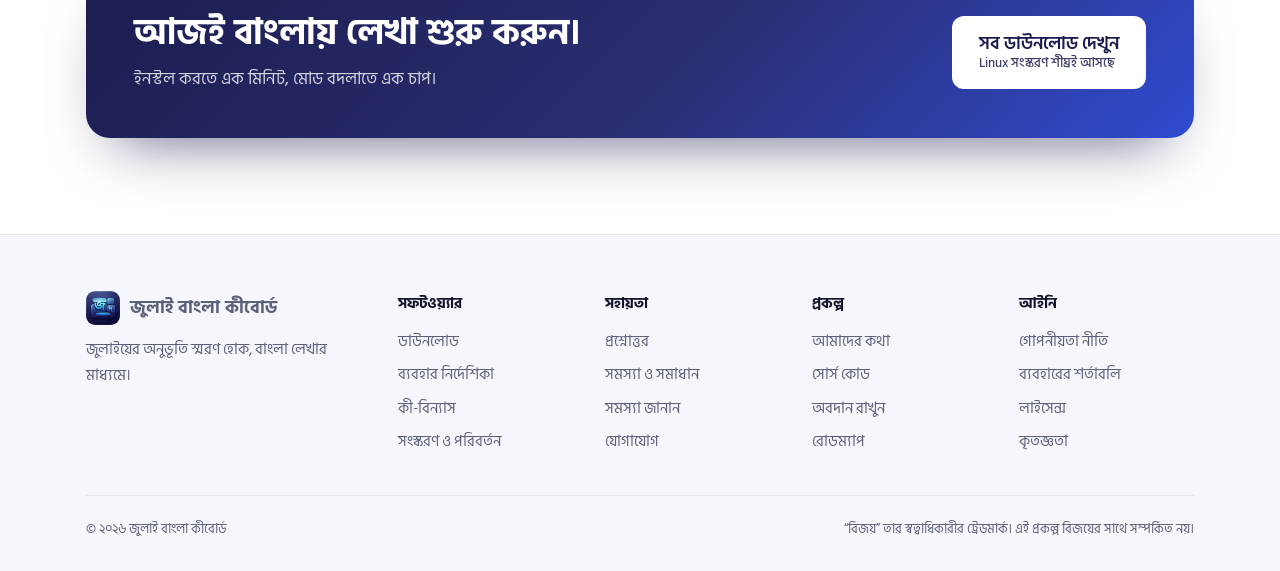
==== commit 770d9d4b: "Repository and website: production structure Website - Multi-page site: home, download, guide, about" ====
--- a/website/index.html
+++ b/website/index.html
@@ -3,219 +3,231 @@
 <head>
   <meta charset="utf-8">
   <meta name="viewport" content="width=device-width, initial-scale=1">
-  <title>জুলাই বাংলা কীবোর্ড</title>
-  <meta name="description" content="বিজয় লেআউটে বাংলা লেখার বিনামূল্যের, ওপেন সোর্স কীবোর্ড — Windows ও Android-এর জন্য। ইউনিকোড ও ক্লাসিক (SutonnyMJ) মোড। কোনো ইন্টারনেট বা তথ্য সংগ্রহ নেই।">
-  <meta name="theme-color" content="#1B1D4E">
-  <meta property="og:title" content="জুলাই বাংলা কীবোর্ড">
-  <meta property="og:description" content="জুলাইয়ের অনুভূতি স্মরণ হোক, বাংলা লেখার মাধ্যমে।">
+  <title>জুলাই বাংলা কীবোর্ড — বিজয় লেআউটে বাংলা লিখুন</title>
+  <meta name="description" content="বিজয় লেআউটে বাংলা লেখার বিনামূল্যের, ওপেন সোর্স কীবোর্ড — Windows ও Android-এর জন্য। ইউনিকোড ও ক্লাসিক মোড, কোনো তথ্য সংগ্রহ নেই।">
+  <meta name="theme-color" content="#1b1d4e">
+  <meta property="og:type" content="website">
+  <meta property="og:site_name" content="জুলাই বাংলা কীবোর্ড">
+  <meta property="og:title" content="জুলাই বাংলা কীবোর্ড — বিজয় লেআউটে বাংলা লিখুন">
+  <meta property="og:description" content="বিজয় লেআউটে বাংলা লেখার বিনামূল্যের, ওপেন সোর্স কীবোর্ড — Windows ও Android-এর জন্য। ইউনিকোড ও ক্লাসিক মোড, কোনো তথ্য সংগ্রহ নেই।">
   <meta property="og:image" content="assets/july36.jpg">
   <link rel="icon" href="assets/favicon.png" type="image/png">
-  <link rel="preconnect" href="https://fonts.googleapis.com">
-  <link rel="preconnect" href="https://fonts.gstatic.com" crossorigin>
-  <link href="https://fonts.googleapis.com/css2?family=Hind+Siliguri:wght@400;500;600;700&family=Noto+Serif+Bengali:wght@600;700&display=swap" rel="stylesheet">
+  <link rel="apple-touch-icon" href="assets/logo.png">
+  <link rel="preload" href="assets/fonts/hind-siliguri-400-bengali.woff2" as="font" type="font/woff2" crossorigin>
   <link rel="stylesheet" href="assets/style.css">
 </head>
 <body>
+<a class="skip" href="#main">মূল অংশে যান</a>
 
 <header class="topbar">
   <div class="wrap topbar-inner">
-    <a class="brand" href="#top">
-      <img src="assets/logo.png" alt="" width="36" height="36">
+    <a class="brand" href="index.html">
+      <img src="assets/logo.png" alt="" width="34" height="34">
       <span>জুলাই বাংলা কীবোর্ড</span>
     </a>
-    <nav class="nav">
-      <a href="#features">বৈশিষ্ট্য</a>
-      <a href="#layout">লেআউট</a>
-      <a href="#download">ডাউনলোড</a>
-      <a href="#faq">প্রশ্নোত্তর</a>
-      <a class="nav-gh" href="https://github.com/mahbubul-faizaexpress/july_bangla_keyboard">GitHub</a>
+    <button class="menu-btn" type="button" aria-controls="nav" aria-expanded="false" aria-label="মেনু">
+      <svg width="20" height="20" viewBox="0 0 24 24" fill="none" stroke="currentColor" stroke-width="2" stroke-linecap="round"><path d="M4 7h16M4 12h16M4 17h16"/></svg>
+    </button>
+    <nav class="nav" id="nav" aria-label="প্রধান">
+      <a href="guide.html">নির্দেশিকা</a>
+      <a href="about.html">আমাদের কথা</a>
+      <a href="https://github.com/mahbubul-faizaexpress/july_bangla_keyboard">GitHub</a>
+      <a class="btn btn-primary" href="download.html">ডাউনলোড</a>
     </nav>
   </div>
 </header>
 
-<main id="top">
-
-  <!-- Hero -->
+<main id="main">
   <section class="hero">
     <div class="wrap hero-inner">
-      <div class="hero-text">
-        <p class="eyebrow">বিনামূল্যে · ওপেন সোর্স · Windows ও Android</p>
-        <h1>বিজয় লেআউটে বাংলা লিখুন,<br>যেকোনো অ্যাপে।</h1>
-        <p class="lead">পরিচিত বিজয় কী-বিন্যাসে ইউনিকোড বাংলা আর ক্লাসিক (SutonnyMJ) লেখা — Word, Chrome, Facebook, সব জায়গায়। কোনো ইন্টারনেট লাগে না, আপনার লেখা কোথাও যায় না।</p>
-        <div class="cta">
-          <a class="btn btn-primary" href="#download">ডাউনলোড করুন</a>
-          <a class="btn btn-ghost" href="#layout">লেআউট দেখুন</a>
-        </div>
-        <p class="version">সংস্করণ ০.৩.০ · প্রিভিউ</p>
-      </div>
-      <div class="hero-art">
-        <img src="assets/logo.png" alt="জুলাই বাংলা কীবোর্ডের লোগো" width="256" height="256">
-      </div>
-    </div>
-  </section>
-
-  <!-- Remembrance -->
-  <section class="memory">
+      <div>
+        <span class="pill"><b>নতুন</b> সংস্করণ ০.৩.০ · প্রিভিউ</span>
+        <h1>বিজয়ের মতো লিখুন,<br><em>যেকোনো জায়গায়।</em></h1>
+        <p class="lead">পরিচিত বিজয় কী-বিন্যাসে ইউনিকোড ও ক্লাসিক বাংলা — কম্পিউটারে আর মোবাইলে, বিনামূল্যে।</p>
+        <div class="hero-cta">
+          <a class="btn btn-primary btn-lg" href="download.html" data-smart-download>
+            <svg width="20" height="20" viewBox="0 0 24 24" fill="none" stroke="currentColor" stroke-width="2" stroke-linecap="round" stroke-linejoin="round"><path d="M12 4v11m0 0-4.5-4.5M12 15l4.5-4.5M5 20h14"/></svg>
+            <span class="btn-stack"><span data-title>ডাউনলোড করুন</span><span class="btn-sub" data-sub>Windows · Android</span></span>
+          </a>
+          <a class="other-link" href="download.html">অন্য ডিভাইসের জন্য →</a>
+        </div>
+        <ul class="trust">
+          <li><svg width="16" height="16" viewBox="0 0 24 24" fill="none" stroke="currentColor" stroke-width="3" stroke-linecap="round" stroke-linejoin="round"><path d="m5 12.5 4.5 4.5L19 7"/></svg>বিনামূল্যে</li>
+          <li><svg width="16" height="16" viewBox="0 0 24 24" fill="none" stroke="currentColor" stroke-width="3" stroke-linecap="round" stroke-linejoin="round"><path d="m5 12.5 4.5 4.5L19 7"/></svg>ইন্টারনেট লাগে না</li>
+          <li><svg width="16" height="16" viewBox="0 0 24 24" fill="none" stroke="currentColor" stroke-width="3" stroke-linecap="round" stroke-linejoin="round"><path d="m5 12.5 4.5 4.5L19 7"/></svg>ওপেন সোর্স</li>
+        </ul>
+      </div>
+
+      <div class="demo" aria-hidden="true">
+        <div class="demo-window">
+          <div class="demo-bar"><i></i><i></i><i></i><span>বিজয় কী → বাংলা লেখা</span></div>
+          <div class="demo-text" id="demo-text"><span class="typed"></span><span class="caret"></span></div>
+          <div class="demo-keys" id="demo-keys"></div>
+        </div>
+        <div class="mode-chip">
+          <img src="assets/logo.png" alt="">
+          <span>বাংলা<small>Ctrl+Alt+B</small></span>
+        </div>
+      </div>
+    </div>
+  </section>
+
+  <section class="stats" aria-label="এক নজরে">
+    <div class="wrap stats-inner">
+      <div class="stat"><b>৭৯/৭৯</b><span>বিজয় কী যাচাই করা</span></div>
+      <div class="stat"><b>২২২</b><span>ক্লাসিক অক্ষর যাচাই করা</span></div>
+      <div class="stat"><b>০</b><span>তথ্য সংগ্রহ</span></div>
+      <div class="stat"><b>&lt;১ MB</b><span>Android অ্যাপ</span></div>
+    </div>
+  </section>
+
+  <section class="section" id="features">
+    <div class="wrap">
+      <div class="section-head">
+        <span class="eyebrow">কেন জুলাই বাংলা</span>
+        <h2>যা দরকার, ঠিক ততটুকু।</h2>
+      </div>
+      <div class="features">
+        <article class="feature">
+          <div class="feature-icon"><svg width="24" height="24" viewBox="0 0 24 24" fill="none" stroke="currentColor" stroke-width="2" stroke-linecap="round" stroke-linejoin="round"><rect x="2.5" y="6" width="19" height="12" rx="2.5"/><path d="M6.5 10h.01M10 10h.01M13.5 10h.01M17 10h.01M7.5 14h9"/></svg></div>
+          <h3>আসল বিজয় লেআউট</h3>
+          <p>প্রতিটি কী বিজয় চার্টের সাথে মিলিয়ে যাচাই করা।</p>
+        </article>
+        <article class="feature">
+          <div class="feature-icon"><svg width="24" height="24" viewBox="0 0 24 24" fill="none" stroke="currentColor" stroke-width="2" stroke-linecap="round" stroke-linejoin="round"><path d="M4 7h11M4 7l3-3M4 7l3 3M20 17H9m11 0-3-3m3 3-3 3"/></svg></div>
+          <h3>ইউনিকোড ও ক্লাসিক</h3>
+          <p>আধুনিক ইউনিকোড, আর SutonnyMJ-এর জন্য ক্লাসিক।</p>
+        </article>
+        <article class="feature">
+          <div class="feature-icon"><svg width="24" height="24" viewBox="0 0 24 24" fill="none" stroke="currentColor" stroke-width="2" stroke-linecap="round" stroke-linejoin="round"><path d="M13 3 5 13.5h6L10 21l8-10.5h-6z"/></svg></div>
+          <h3>এক চাপে মোড বদল</h3>
+          <p><kbd>Ctrl</kbd>+<kbd>Alt</kbd>+<kbd>B</kbd> — English, বাংলা, ক্লাসিক।</p>
+        </article>
+        <article class="feature">
+          <div class="feature-icon"><svg width="24" height="24" viewBox="0 0 24 24" fill="none" stroke="currentColor" stroke-width="2" stroke-linecap="round" stroke-linejoin="round"><path d="M12 3 4.5 6v5.5c0 4.6 3.2 8.4 7.5 9.5 4.3-1.1 7.5-4.9 7.5-9.5V6z"/><path d="m9 12 2 2 4-4"/></svg></div>
+          <h3>আপনার লেখা আপনারই</h3>
+          <p>ইন্টারনেট নেই, বিজ্ঞাপন নেই, তথ্য সংগ্রহ নেই।</p>
+        </article>
+        <article class="feature">
+          <div class="feature-icon"><svg width="24" height="24" viewBox="0 0 24 24" fill="none" stroke="currentColor" stroke-width="2" stroke-linecap="round" stroke-linejoin="round"><circle cx="12" cy="12" r="8.5"/><path d="M12 7.5V12l3 2"/></svg></div>
+          <h3>হালকা ও দ্রুত</h3>
+          <p>পুরনো কম্পিউটারেও কী চাপার সাথে সাথে লেখা।</p>
+        </article>
+        <article class="feature">
+          <div class="feature-icon"><svg width="24" height="24" viewBox="0 0 24 24" fill="none" stroke="currentColor" stroke-width="2" stroke-linecap="round" stroke-linejoin="round"><rect x="3" y="4.5" width="13" height="10" rx="1.5"/><path d="M7 18.5h5"/><rect x="15.5" y="9" width="5.5" height="11" rx="1.2"/></svg></div>
+          <h3>কম্পিউটার ও মোবাইল</h3>
+          <p>Windows আর Android-এ একই নিয়মে একই লেখা।</p>
+        </article>
+      </div>
+    </div>
+  </section>
+
+  <section class="section section-alt" id="layout">
+    <div class="wrap">
+      <div class="section-head">
+        <span class="eyebrow">কী-বিন্যাস</span>
+        <h2>চেনা কী, চেনা নিয়ম।</h2>
+        <p>নিজের কীবোর্ডে কী চেপে দেখুন — <kbd>Shift</kbd> ধরলে Shift-এর অক্ষর জ্বলে ওঠে।</p>
+      </div>
+      <div class="kb-panel">
+        <div class="kb-toolbar">
+          <div class="seg" role="group" aria-label="কোন স্তর দেখাবে">
+            <button type="button" data-layer="main" aria-pressed="true">সাধারণ ও Shift</button>
+            <button type="button" data-layer="link" aria-pressed="false">g চাপার পরে</button>
+          </div>
+          <span class="kb-tip">বড় অক্ষর: কী · ছোট অক্ষর: Shift + কী</span>
+        </div>
+        <div class="kb" id="kb" role="img" aria-label="বিজয় কীবোর্ড লেআউট"></div>
+        <p class="kb-note">সফটওয়্যারের আসল লেআউট ফাইল থেকে তৈরি।</p>
+      </div>
+
+      <div class="examples">
+        <div class="example"><div class="example-out">কি</div><div class="example-keys"><kbd>d</kbd><kbd>j</kbd></div><p>ি-কার আগে</p></div>
+        <div class="example"><div class="example-out">ক্ত</div><div class="example-keys"><kbd>j</kbd><kbd>g</kbd><kbd>k</kbd></div><p><kbd>g</kbd> দিয়ে যুক্তবর্ণ</p></div>
+        <div class="example"><div class="example-out">কর্ম</div><div class="example-keys"><kbd>j</kbd><kbd>m</kbd><kbd>⇧a</kbd></div><p>রেফ অক্ষরের পরে</p></div>
+        <div class="example"><div class="example-out">আমি</div><div class="example-keys"><kbd>g</kbd><kbd>f</kbd><kbd>d</kbd><kbd>m</kbd></div><p><kbd>g</kbd> + কার = স্বরবর্ণ</p></div>
+      </div>
+    </div>
+  </section>
+
+  <section class="memory" aria-labelledby="memory-title">
     <div class="wrap memory-inner">
-      <figure class="memory-art">
-        <img src="assets/july36.jpg" alt="জুলাই ৩৬" loading="lazy" width="1024" height="576">
-      </figure>
-      <div class="memory-text">
-        <div class="ribbon" aria-hidden="true"><span></span><span></span></div>
-        <p class="slogan">জুলাইয়ের অনুভূতি স্মরণ হোক,<br>বাংলা লেখার মাধ্যমে।</p>
-        <p class="dedication">২০২৪ সালের জুলাইয়ের ছাত্র-জনতার গণঅভ্যুত্থানের স্মরণে।</p>
-        <p>এই কীবোর্ডের নাম সেই দিনগুলোর স্মরণে রাখা। প্রতিটি বাংলা অক্ষর লেখার সাথে আমরা মনে রাখি — মাতৃভাষায় কথা বলা আর লেখার অধিকার কত মূল্যবান।</p>
-      </div>
-    </div>
-  </section>
-
-  <!-- Features -->
-  <section id="features" class="section">
+      <figure><img src="assets/july36.jpg" alt="জুলাই ৩৬ — শিল্পকর্ম" width="1024" height="576" loading="lazy"></figure>
+      <div>
+        <div class="ribbon" aria-hidden="true"><i></i><i></i></div>
+        <blockquote id="memory-title">জুলাইয়ের অনুভূতি স্মরণ হোক,<br>বাংলা লেখার মাধ্যমে।</blockquote>
+        <p class="dedication">২০২৪ সালের জুলাইয়ের ছাত্র-জনতার গণঅভ্যুত্থানের স্মরণে</p>
+        <a class="text-link" href="about.html">নামের পেছনের গল্প →</a>
+      </div>
+    </div>
+  </section>
+
+  <section class="section cta-band-wrap">
     <div class="wrap">
-      <h2>যা যা পাবেন</h2>
-      <div class="cards">
-        <article class="card">
-          <div class="card-icon" aria-hidden="true">ক</div>
-          <h3>আসল বিজয় লেআউট</h3>
-          <p>প্রতিটি কী বিজয় চার্টের সাথে মিলিয়ে যাচাই করা। কার আগে, রেফ পরে, <kbd>g</kbd> দিয়ে যুক্তবর্ণ — যেভাবে অভ্যস্ত, ঠিক সেভাবেই।</p>
-        </article>
-        <article class="card">
-          <div class="card-icon" aria-hidden="true">অ</div>
-          <h3>ইউনিকোড ও ক্লাসিক</h3>
-          <p>ইউনিকোড মোডে যেকোনো বাংলা ফন্টে লেখা। ক্লাসিক মোডে SutonnyMJ-এর মতো পুরনো ANSI ফন্টের জন্য লেখা — পুরনো দলিল আর ছাপার কাজে।</p>
-        </article>
-        <article class="card">
-          <div class="card-icon" aria-hidden="true">⌨</div>
-          <h3>এক চাপে মোড বদল</h3>
-          <p><kbd>Ctrl</kbd>+<kbd>Alt</kbd>+<kbd>B</kbd> চাপলে English → বাংলা → ক্লাসিক। স্ক্রিনের উপরের ছোট বার আর ট্রে আইকন দেখায় এখন কোন মোড চলছে।</p>
-        </article>
-        <article class="card">
-          <div class="card-icon" aria-hidden="true">🔒</div>
-          <h3>আপনার লেখা আপনারই</h3>
-          <p>কোনো ইন্টারনেট সংযোগ নেই, কোনো তথ্য সংগ্রহ নেই, কোনো বিজ্ঞাপন নেই। Android অ্যাপ কোনো অনুমতিও চায় না।</p>
-        </article>
-        <article class="card">
-          <div class="card-icon" aria-hidden="true">⚡</div>
-          <h3>হালকা ও দ্রুত</h3>
-          <p>Windows ইনস্টলার প্রায় ২.৮ MB, Android অ্যাপ এক MB-এরও কম। প্রতিটি কী চাপে কোনো দেরি নেই, পুরনো কম্পিউটারেও চলে।</p>
-        </article>
-        <article class="card">
-          <div class="card-icon" aria-hidden="true">✓</div>
-          <h3>সব জায়গায় কাজ করে</h3>
-          <p>Windows-এর নিজস্ব ইনপুট ব্যবস্থায় (TSF) তৈরি, তাই Word, Notepad, Chrome, Edge, Facebook — সাধারণ যেকোনো অ্যাপে লেখা যায়।</p>
-        </article>
-      </div>
-    </div>
-  </section>
-
-  <!-- Layout -->
-  <section id="layout" class="section section-alt">
-    <div class="wrap">
-      <h2>বিজয় কী-বিন্যাস</h2>
-      <p class="section-lead">বড় অক্ষর: কী চাপলে যা আসে। ছোট অক্ষর (উপরে বাঁয়ে): <kbd>Shift</kbd> সহ। আপনার কম্পিউটারের কীবোর্ডে কী চেপেও দেখতে পারেন।</p>
-      <div class="layer-switch" role="group" aria-label="কোন স্তর দেখাবে">
-        <button type="button" class="layer-btn is-on" data-layer="main">সাধারণ ও Shift</button>
-        <button type="button" class="layer-btn" data-layer="link"><kbd>g</kbd> চাপার পরে</button>
-      </div>
-      <div class="kb-scroll">
-        <div class="kb" id="kb" aria-label="বিজয় কীবোর্ড লেআউট"></div>
-      </div>
-      <p class="kb-note">এই ছবিটি কীবোর্ডের আসল লেআউট ফাইল থেকে স্বয়ংক্রিয়ভাবে তৈরি — সফটওয়্যার ঠিক এভাবেই টাইপ করে।</p>
-
-      <h3 class="rules-title">লেখার নিয়ম — কয়েকটি উদাহরণ</h3>
-      <div class="rules">
-        <div class="rule"><span class="keys"><kbd>d</kbd><kbd>j</kbd></span><span class="arrow">→</span><span class="out">কি</span><span class="why">ি-কার আগে, তারপর ব্যঞ্জন</span></div>
-        <div class="rule"><span class="keys"><kbd>c</kbd><kbd>j</kbd><kbd>f</kbd></span><span class="arrow">→</span><span class="out">কো</span><span class="why">ে-কার আগে, া-কার পরে</span></div>
-        <div class="rule"><span class="keys"><kbd>j</kbd><kbd>g</kbd><kbd>k</kbd></span><span class="arrow">→</span><span class="out">ক্ত</span><span class="why">মাঝে <kbd>g</kbd> দিলে যুক্তবর্ণ</span></div>
-        <div class="rule"><span class="keys"><kbd>j</kbd><kbd>g</kbd><kbd>N</kbd></span><span class="arrow">→</span><span class="out">ক্ষ</span><span class="why">ক + ্ + ষ</span></div>
-        <div class="rule"><span class="keys"><kbd>j</kbd><kbd>m</kbd><kbd>A</kbd></span><span class="arrow">→</span><span class="out">কর্ম</span><span class="why">রেফ (<kbd>Shift</kbd>+<kbd>A</kbd>) যে অক্ষরের উপরে, তার পরে</span></div>
-        <div class="rule"><span class="keys"><kbd>g</kbd><kbd>f</kbd><kbd>d</kbd><kbd>m</kbd></span><span class="arrow">→</span><span class="out">আমি</span><span class="why"><kbd>g</kbd> + কার = স্বরবর্ণ</span></div>
-        <div class="rule"><span class="keys"><kbd>j</kbd><kbd>z</kbd><kbd>s</kbd></span><span class="arrow">→</span><span class="out">ক্রু</span><span class="why">র-ফলা <kbd>z</kbd>, য-ফলা <kbd>Z</kbd></span></div>
-        <div class="rule"><span class="keys"><kbd>y</kbd><kbd>f</kbd><kbd>&amp;</kbd></span><span class="arrow">→</span><span class="out">চাঁ</span><span class="why">চন্দ্রবিন্দু <kbd>Shift</kbd>+<kbd>7</kbd></span></div>
-      </div>
-    </div>
-  </section>
-
-  <!-- Platforms & download -->
-  <section id="download" class="section">
-    <div class="wrap">
-      <h2>ডাউনলোড</h2>
-      <div class="platforms">
-        <article class="platform">
-          <h3>Windows</h3>
-          <p class="platform-meta">Windows 10 ও 11 (৬৪-বিট) · প্রায় ২.৮ MB</p>
-          <ol>
-            <li>ইনস্টলার নামিয়ে চালান (প্রশাসকের অনুমতি চাইবে)।</li>
-            <li>ভাষার তালিকায় “জুলাই বাংলা কীবোর্ড” যোগ হবে।</li>
-            <li><kbd>Win</kbd>+<kbd>Space</kbd> দিয়ে বেছে নিন, <kbd>Ctrl</kbd>+<kbd>Alt</kbd>+<kbd>B</kbd> দিয়ে মোড বদলান।</li>
-          </ol>
-          <a class="btn btn-primary" href="https://github.com/mahbubul-faizaexpress/july_bangla_keyboard/releases">Windows-এর জন্য ডাউনলোড</a>
-        </article>
-        <article class="platform">
-          <h3>Android</h3>
-          <p class="platform-meta">Android ৭ বা নতুন · এক MB-এর কম · কোনো অনুমতি লাগে না</p>
-          <ol>
-            <li>অ্যাপ ইনস্টল করে খুলুন।</li>
-            <li>“১. কীবোর্ড চালু করুন”, তারপর “২. জুলাই বাংলা বেছে নিন”।</li>
-            <li>মোড বোতাম (বাং / ক্লা / EN) চেপে মোড বদলান।</li>
-          </ol>
-          <a class="btn btn-primary" href="https://github.com/mahbubul-faizaexpress/july_bangla_keyboard/releases">Android-এর জন্য ডাউনলোড</a>
-        </article>
-        <article class="platform platform-soon">
-          <h3>Linux ও macOS</h3>
-          <p class="platform-meta">পরিকল্পনায় আছে</p>
-          <p>একই কীবোর্ড-ইঞ্জিন দিয়ে Linux (Fcitx5 ও IBus) আর macOS সংস্করণ আসবে, যাতে সব জায়গায় একই কী-তে একই লেখা আসে।</p>
-        </article>
-      </div>
-      <p class="preview-note">এটি প্রিভিউ সংস্করণ। কোনো সমস্যা পেলে <a href="https://github.com/mahbubul-faizaexpress/july_bangla_keyboard/issues">GitHub-এ জানান</a>।</p>
-    </div>
-  </section>
-
-  <!-- FAQ -->
-  <section id="faq" class="section section-alt">
-    <div class="wrap faq">
-      <h2>প্রশ্নোত্তর</h2>
-      <details>
-        <summary>এটা কি সত্যিই বিনামূল্যে?</summary>
-        <p>হ্যাঁ। কোনো টাকা, নিবন্ধন বা বিজ্ঞাপন নেই। সফটওয়্যারটি ওপেন সোর্স, সব কোড GitHub-এ আছে।</p>
-      </details>
-      <details>
-        <summary>আমি আগে বিজয় ব্যবহার করতাম। নতুন করে শিখতে হবে?</summary>
-        <p>না। কী-বিন্যাস আর লেখার নিয়ম বিজয়ের মতোই — কার আগে, রেফ পরে, <kbd>g</kbd> দিয়ে যুক্তবর্ণ। জুলাই বাংলা কীবোর্ড একটি স্বাধীন প্রকল্প; এটি বিজয়-সামঞ্জস্যপূর্ণ লেআউট ব্যবহার করে।</p>
-      </details>
-      <details>
-        <summary>ইউনিকোড আর ক্লাসিকের পার্থক্য কী?</summary>
-        <p>ইউনিকোড এখনকার মানদণ্ড — Facebook, ইমেইল, ওয়েবসাইট, Word, সব জায়গায় চলে। ক্লাসিক মোড পুরনো ANSI ফন্টের (যেমন SutonnyMJ) জন্য, যা অনেক প্রেস আর পুরনো দলিলে ব্যবহার হয়। ক্লাসিক লেখা দেখতে সেই ফন্টটি আপনার কম্পিউটারে থাকতে হবে।</p>
-      </details>
-      <details>
-        <summary>আমার লেখা কি কোথাও পাঠানো হয়?</summary>
-        <p>না। কীবোর্ড কোনো ইন্টারনেট সংযোগ ব্যবহার করে না, কিছু জমা রাখে না, কোথাও পাঠায় না। শুধু আপনার বেছে নেওয়া মোডটুকু মনে রাখে।</p>
-      </details>
-      <details>
-        <summary>কোন কোন অ্যাপে কাজ করে?</summary>
-        <p>Windows-এর নিজস্ব ইনপুট ব্যবস্থা (Text Services Framework) ব্যবহার করে, তাই Word, Notepad, Chrome, Edge, Facebook-সহ সাধারণ অ্যাপে কাজ করে। Android-এ যেকোনো লেখার ঘরে কাজ করে।</p>
-      </details>
-      <details>
-        <summary>Windows “অজানা প্রকাশক” সতর্কবার্তা দেখাচ্ছে কেন?</summary>
-        <p>প্রিভিউ সংস্করণে এখনো ডিজিটাল স্বাক্ষর নেই। চূড়ান্ত সংস্করণে এটি থাকবে। নিরাপত্তার জন্য সবসময় এই সাইট বা GitHub থেকেই নামান।</p>
-      </details>
-    </div>
-  </section>
-
+      <div class="cta-card">
+        <div>
+          <h2>আজই বাংলায় লেখা শুরু করুন।</h2>
+          <p>ইনস্টল করতে এক মিনিট, মোড বদলাতে এক চাপ।</p>
+        </div>
+        <a class="btn btn-primary btn-lg" href="download.html" data-smart-download>
+          <span class="btn-stack"><span data-title>ডাউনলোড করুন</span><span class="btn-sub" data-sub>বিনামূল্যে</span></span>
+        </a>
+      </div>
+    </div>
+  </section>
 </main>
 
 <footer class="footer">
-  <div class="wrap footer-inner">
-    <div class="footer-brand">
-      <img src="assets/logo.png" alt="" width="28" height="28">
-      <span>জুলাই বাংলা কীবোর্ড</span>
-    </div>
-    <p>জুলাইয়ের অনুভূতি স্মরণ হোক, বাংলা লেখার মাধ্যমে।</p>
-    <p class="footer-links">
-      <a href="https://github.com/mahbubul-faizaexpress/july_bangla_keyboard">সোর্স কোড</a> ·
-      <a href="https://github.com/mahbubul-faizaexpress/july_bangla_keyboard/issues">সমস্যা জানান</a>
-    </p>
-    <p class="fineprint">“বিজয়” তার স্বত্বাধিকারীর ট্রেডমার্ক। জুলাই বাংলা কীবোর্ড একটি স্বাধীন প্রকল্প, বিজয়ের সাথে সম্পর্কিত নয়।</p>
+  <div class="wrap">
+    <div class="footer-grid">
+      <div class="footer-brand">
+        <a class="brand" href="index.html">
+          <img src="assets/logo.png" alt="" width="34" height="34">
+          <span>জুলাই বাংলা কীবোর্ড</span>
+        </a>
+        <p>জুলাইয়ের অনুভূতি স্মরণ হোক, বাংলা লেখার মাধ্যমে।</p>
+      </div>
+      <div>
+        <h4>সফটওয়্যার</h4>
+        <ul>
+          <li><a href="download.html">ডাউনলোড</a></li>
+          <li><a href="guide.html">ব্যবহার নির্দেশিকা</a></li>
+          <li><a href="index.html#layout">কী-বিন্যাস</a></li>
+          <li><a href="https://github.com/mahbubul-faizaexpress/july_bangla_keyboard/releases">সংস্করণ ও পরিবর্তন</a></li>
+        </ul>
+      </div>
+      <div>
+        <h4>সহায়তা</h4>
+        <ul>
+          <li><a href="guide.html#faq">প্রশ্নোত্তর</a></li>
+          <li><a href="guide.html#troubleshooting">সমস্যা ও সমাধান</a></li>
+          <li><a href="https://github.com/mahbubul-faizaexpress/july_bangla_keyboard/issues/new/choose">সমস্যা জানান</a></li>
+          <li><a href="about.html#contact">যোগাযোগ</a></li>
+        </ul>
+      </div>
+      <div>
+        <h4>প্রকল্প</h4>
+        <ul>
+          <li><a href="about.html">আমাদের কথা</a></li>
+          <li><a href="https://github.com/mahbubul-faizaexpress/july_bangla_keyboard">সোর্স কোড</a></li>
+          <li><a href="about.html#contribute">অবদান রাখুন</a></li>
+          <li><a href="https://github.com/mahbubul-faizaexpress/july_bangla_keyboard/blob/main/docs/ROADMAP.md">রোডম্যাপ</a></li>
+        </ul>
+      </div>
+      <div>
+        <h4>আইনি</h4>
+        <ul>
+          <li><a href="privacy.html">গোপনীয়তা নীতি</a></li>
+          <li><a href="terms.html">ব্যবহারের শর্তাবলি</a></li>
+          <li><a href="terms.html#license">লাইসেন্স</a></li>
+          <li><a href="terms.html#credits">কৃতজ্ঞতা</a></li>
+        </ul>
+      </div>
+    </div>
+    <div class="footer-bottom">
+      <span>© <span data-year>২০২৬</span> জুলাই বাংলা কীবোর্ড</span>
+      <span>“বিজয়” তার স্বত্বাধিকারীর ট্রেডমার্ক। এই প্রকল্প বিজয়ের সাথে সম্পর্কিত নয়।</span>
+    </div>
   </div>
 </footer>
 
--- a/website/assets/style.css
+++ b/website/assets/style.css
@@ -1,256 +1,355 @@
-/* July Bangla Keyboard website. Brand: logo blue and navy, July red for remembrance. */
+/* July Bangla Keyboard website.
+   Brand: logo blue and navy for the interface, July red and green for remembrance. */
+
+@import url("fonts.css");
 
 :root {
   --blue: #2563eb;
-  --blue-soft: #e8efff;
+  --blue-600: #1d4fd8;
+  --blue-soft: #eaf0ff;
   --navy: #1b1d4e;
+  --navy-2: #2a2e72;
   --red: #f42a41;
-  --green: #006a4e;
+  --green: #00a36c;
   --bg: #ffffff;
-  --bg-alt: #f4f6fb;
-  --text: #15172e;
-  --muted: #5b6075;
-  --line: #e2e6ef;
+  --bg-alt: #f5f7fc;
+  --text: #121429;
+  --muted: #5d627a;
+  --line: #e3e7f0;
   --card: #ffffff;
+  --shadow: 0 1px 2px rgba(18, 20, 41, 0.05), 0 8px 24px -12px rgba(18, 20, 41, 0.18);
   --key: #ffffff;
-  --key-text: #15172e;
-  --key-shadow: #b6bac6;
-  --kb-tray: #d1d4da;
-  --radius: 14px;
+  --key-fn: #c5c9d3;
+  --key-text: #121429;
+  --key-shadow: #9fa4b1;
+  --kb-tray: #d6d9e0;
+  --radius: 16px;
   --font: "Hind Siliguri", "Nirmala UI", "Noto Sans Bengali", system-ui, sans-serif;
-  --font-serif: "Noto Serif Bengali", "Hind Siliguri", serif;
 }
 
 @media (prefers-color-scheme: dark) {
   :root {
     --blue: #5b8cff;
-    --blue-soft: #1d2747;
-    --bg: #0f1120;
-    --bg-alt: #151829;
-    --text: #eef0f8;
-    --muted: #a3a8bd;
-    --line: #262a40;
-    --card: #181b2e;
-    --key: #6b6b6e;
+    --blue-600: #4a7cf5;
+    --blue-soft: #1b2546;
+    --bg: #0d0f1c;
+    --bg-alt: #121527;
+    --text: #eef0f9;
+    --muted: #a2a7bf;
+    --line: #23283f;
+    --card: #151930;
+    --shadow: 0 1px 2px rgba(0, 0, 0, 0.3), 0 8px 24px -12px rgba(0, 0, 0, 0.6);
+    --key: #5f6066;
+    --key-fn: #3d3e44;
     --key-text: #ffffff;
-    --key-shadow: #141415;
-    --kb-tray: #2b2b2d;
+    --key-shadow: #121214;
+    --kb-tray: #26272c;
   }
 }
 
-* { box-sizing: border-box; }
-
-html { scroll-behavior: smooth; }
-
+*, *::before, *::after { box-sizing: border-box; }
+html { scroll-behavior: smooth; -webkit-text-size-adjust: 100%; }
 body {
   margin: 0;
   background: var(--bg);
   color: var(--text);
   font-family: var(--font);
-  font-size: 18px;
+  font-size: 17px;
   line-height: 1.7;
   -webkit-font-smoothing: antialiased;
-}
-
-img { max-width: 100%; height: auto; display: block; }
-a { color: var(--blue); }
+  overflow-wrap: break-word;
+}
+img, svg { display: block; max-width: 100%; height: auto; }
+a { color: var(--blue); text-decoration-thickness: 1px; text-underline-offset: 3px; }
+h1, h2, h3 { line-height: 1.3; margin: 0; font-weight: 700; }
+p { margin: 0; }
 
 kbd {
   display: inline-block;
-  min-width: 1.6em;
-  padding: 0 0.4em;
+  min-width: 1.7em;
+  padding: 0 0.45em;
   border: 1px solid var(--line);
   border-bottom-width: 2px;
   border-radius: 6px;
   background: var(--card);
-  font-family: ui-monospace, "Cascadia Mono", Consolas, monospace;
-  font-size: 0.82em;
-  line-height: 1.5;
+  color: var(--text);
+  font: 600 0.8em/1.55 ui-monospace, "Cascadia Mono", Consolas, monospace;
   text-align: center;
-  color: var(--text);
-}
-
-.wrap { max-width: 1120px; margin: 0 auto; padding: 0 16px; }
-.hero-inner > *, .memory-inner > *, .cards > *, .platforms > *, .rules > * { min-width: 0; }
-
-/* Header */
+  white-space: nowrap;
+}
+
+.wrap { width: 100%; max-width: 1140px; margin: 0 auto; padding: 0 16px; }
+.wrap-narrow { max-width: 800px; }
+.skip { position: absolute; left: -999px; top: 8px; background: var(--blue); color: #fff; padding: 8px 14px; border-radius: 8px; z-index: 50; }
+.skip:focus { left: 8px; }
+:focus-visible { outline: 3px solid color-mix(in srgb, var(--blue) 60%, transparent); outline-offset: 2px; border-radius: 6px; }
+
+/* ---------- Header ---------- */
 .topbar {
-  position: sticky;
-  top: 0;
-  z-index: 10;
-  background: color-mix(in srgb, var(--bg) 88%, transparent);
-  backdrop-filter: blur(10px);
+  position: sticky; top: 0; z-index: 20;
+  background: color-mix(in srgb, var(--bg) 85%, transparent);
+  backdrop-filter: saturate(1.4) blur(12px);
+  -webkit-backdrop-filter: saturate(1.4) blur(12px);
   border-bottom: 1px solid var(--line);
 }
-.topbar-inner { display: flex; align-items: center; justify-content: space-between; gap: 16px; height: 64px; }
-.brand { display: flex; align-items: center; gap: 10px; color: var(--text); text-decoration: none; font-weight: 700; font-size: 19px; white-space: nowrap; }
-.brand img { border-radius: 9px; }
-.nav { display: flex; gap: 22px; }
-.nav a { color: var(--muted); text-decoration: none; font-weight: 500; }
-.nav a:hover { color: var(--text); }
-.nav-gh { color: var(--blue) !important; }
-
-/* Hero */
-.hero {
-  background:
-    radial-gradient(1200px 500px at 85% -10%, color-mix(in srgb, var(--blue) 22%, transparent), transparent 60%),
-    var(--bg);
-  padding: 72px 0 64px;
-}
-.hero-inner { display: grid; grid-template-columns: 1.3fr 1fr; gap: 48px; align-items: center; }
-.eyebrow { margin: 0 0 12px; color: var(--blue); font-weight: 600; letter-spacing: 0.02em; }
-.hero h1 { margin: 0 0 18px; font-size: clamp(32px, 5vw, 52px); line-height: 1.25; font-weight: 700; }
-.lead { margin: 0 0 28px; color: var(--muted); font-size: 20px; max-width: 34em; }
-.cta { display: flex; flex-wrap: wrap; gap: 12px; }
-.version { margin: 18px 0 0; color: var(--muted); font-size: 15px; }
-.hero-art { display: flex; justify-content: center; }
-.hero-art img {
-  width: min(300px, 70vw);
-  border-radius: 22%;
-  box-shadow: 0 30px 60px -20px rgba(27, 29, 78, 0.55);
-}
-
+.topbar-inner { display: flex; align-items: center; gap: 24px; height: 64px; }
+.brand { display: flex; align-items: center; gap: 10px; color: var(--text); text-decoration: none; font-weight: 700; font-size: 18px; white-space: nowrap; margin-right: auto; }
+.brand img { width: 34px; height: 34px; border-radius: 9px; }
+.nav { display: flex; align-items: center; gap: 4px; }
+.nav a { color: var(--muted); text-decoration: none; font-weight: 500; padding: 6px 12px; border-radius: 9px; }
+.nav a:hover { color: var(--text); background: var(--bg-alt); }
+.nav a[aria-current="page"] { color: var(--text); }
+.nav .btn { margin-left: 8px; color: #fff; padding: 8px 16px; }
+.nav .btn:hover { background: var(--blue-600); color: #fff; }
+.menu-btn { display: none; border: 1px solid var(--line); background: var(--card); color: var(--text); border-radius: 10px; width: 42px; height: 40px; cursor: pointer; }
+.menu-btn svg { margin: auto; }
+
+/* ---------- Buttons ---------- */
 .btn {
-  display: inline-block;
-  padding: 12px 22px;
-  border-radius: 12px;
-  font-weight: 600;
-  text-decoration: none;
-  font-size: 17px;
-  transition: transform 0.15s ease, background 0.15s ease;
-}
-.btn:hover { transform: translateY(-1px); }
-.btn-primary { background: var(--blue); color: #fff; }
-.btn-primary:hover { background: color-mix(in srgb, var(--blue) 88%, #000); }
-.btn-ghost { border: 1px solid var(--line); color: var(--text); background: var(--card); }
-
-/* Remembrance */
-.memory { background: #12201b; color: #fff4e2; padding: 64px 0; }
-.memory-inner { display: grid; grid-template-columns: 1.15fr 1fr; gap: 44px; align-items: center; }
-.memory-art img { border-radius: var(--radius); box-shadow: 0 20px 50px rgba(0, 0, 0, 0.45); }
-.memory-art { margin: 0; }
-.ribbon { display: flex; flex-direction: column; gap: 3px; width: 120px; margin-bottom: 22px; }
-.ribbon span { height: 3px; border-radius: 2px; background: var(--red); }
-.ribbon span + span { background: #00a36c; }
-.slogan { margin: 0 0 14px; font-family: var(--font-serif); font-size: clamp(24px, 3.2vw, 34px); line-height: 1.5; font-weight: 700; }
-.dedication { margin: 0 0 18px; color: #f7b8bf; font-weight: 600; }
-.memory-text p:last-child { color: #b8c4be; margin: 0; }
-
-/* Sections */
-.section { padding: 80px 0; }
+  display: inline-flex; align-items: center; justify-content: center; gap: 10px;
+  padding: 13px 22px;
+  border-radius: 12px; border: 1px solid transparent;
+  font: inherit; font-weight: 600; font-size: 17px; line-height: 1.2;
+  text-decoration: none; cursor: pointer;
+  transition: background 0.15s ease, transform 0.15s ease, box-shadow 0.15s ease;
+}
+.btn svg { flex: none; }
+.btn-primary { background: var(--blue); color: #fff; box-shadow: 0 8px 20px -8px color-mix(in srgb, var(--blue) 70%, transparent); }
+.btn-primary:hover { background: var(--blue-600); transform: translateY(-1px); }
+.btn-ghost { background: var(--card); color: var(--text); border-color: var(--line); }
+.btn-ghost:hover { border-color: color-mix(in srgb, var(--blue) 40%, var(--line)); }
+.btn-lg { padding: 16px 26px; font-size: 18px; }
+.btn[aria-disabled="true"] { background: var(--bg-alt); color: var(--muted); box-shadow: none; cursor: default; border-color: var(--line); transform: none; }
+.btn-sub { display: block; font-size: 13px; font-weight: 500; opacity: 0.85; margin-top: 2px; }
+.btn-stack { flex-direction: column; align-items: flex-start; gap: 0; }
+
+/* ---------- Hero ---------- */
+.hero { position: relative; overflow: hidden; padding: 72px 0 80px; }
+.hero::before {
+  content: ""; position: absolute; inset: -40% -10% auto auto; width: 70%; height: 140%;
+  background: radial-gradient(closest-side, color-mix(in srgb, var(--blue) 20%, transparent), transparent);
+  pointer-events: none;
+}
+.hero-inner { position: relative; display: grid; grid-template-columns: minmax(0, 1.1fr) minmax(0, 1fr); gap: 56px; align-items: center; }
+.pill { display: inline-flex; align-items: center; gap: 8px; padding: 4px 12px 4px 6px; border-radius: 999px; background: var(--blue-soft); color: var(--blue); font-size: 14px; font-weight: 600; }
+.pill b { background: var(--blue); color: #fff; border-radius: 999px; padding: 1px 9px; font-weight: 600; }
+.hero h1 { margin: 18px 0 16px; font-size: clamp(34px, 5.4vw, 58px); letter-spacing: -0.01em; }
+.hero h1 em { font-style: normal; color: var(--blue); }
+.hero .lead { color: var(--muted); font-size: clamp(17px, 2vw, 20px); max-width: 30em; }
+.hero-cta { display: flex; flex-wrap: wrap; align-items: center; gap: 14px 20px; margin-top: 30px; }
+.other-link { color: var(--muted); font-weight: 500; text-decoration: none; }
+.other-link:hover { color: var(--blue); }
+.trust { display: flex; flex-wrap: wrap; gap: 8px 22px; margin: 26px 0 0; padding: 0; list-style: none; color: var(--muted); font-size: 15px; }
+.trust li { display: flex; align-items: center; gap: 7px; }
+.trust svg { color: var(--green); }
+
+/* Demo window */
+.demo { position: relative; }
+.demo-window { background: var(--card); border: 1px solid var(--line); border-radius: 18px; box-shadow: 0 30px 70px -30px rgba(27, 29, 78, 0.45); overflow: hidden; }
+.demo-bar { display: flex; align-items: center; gap: 7px; padding: 12px 16px; border-bottom: 1px solid var(--line); background: var(--bg-alt); }
+.demo-bar i { width: 11px; height: 11px; border-radius: 50%; background: var(--line); }
+.demo-bar span { margin-left: auto; font-size: 13px; color: var(--muted); }
+.demo-text { min-height: 150px; padding: 26px 24px; font-size: clamp(22px, 2.6vw, 30px); font-weight: 500; line-height: 1.6; }
+.demo-text .caret { display: inline-block; width: 2px; height: 1.05em; background: var(--blue); vertical-align: -0.15em; margin-left: 2px; animation: blink 1s steps(1) infinite; }
+@keyframes blink { 50% { opacity: 0; } }
+.demo-keys { display: flex; gap: 6px; padding: 0 24px 24px; flex-wrap: wrap; min-height: 54px; }
+.demo-keys kbd { font-size: 15px; min-width: 2.1em; transition: background 0.1s ease, color 0.1s ease; }
+.demo-keys kbd.is-hit { background: var(--blue); color: #fff; border-color: var(--blue); }
+.mode-chip { position: absolute; right: -10px; bottom: -18px; display: flex; align-items: center; gap: 10px; background: var(--navy); color: #fff; border-radius: 14px; padding: 10px 16px; box-shadow: 0 14px 30px -10px rgba(27, 29, 78, 0.6); font-weight: 600; }
+.mode-chip img { width: 26px; height: 26px; border-radius: 7px; }
+.mode-chip small { display: block; font-weight: 500; opacity: 0.75; font-size: 12px; line-height: 1.2; }
+
+/* ---------- Stats ---------- */
+.stats { border-block: 1px solid var(--line); background: var(--bg-alt); }
+.stats-inner { display: grid; grid-template-columns: repeat(4, minmax(0, 1fr)); }
+.stat { padding: 26px 16px; text-align: center; }
+.stat + .stat { border-left: 1px solid var(--line); }
+.stat b { display: block; font-size: clamp(26px, 3.4vw, 36px); line-height: 1.2; color: var(--text); }
+.stat span { color: var(--muted); font-size: 15px; }
+
+/* ---------- Sections ---------- */
+.section { padding: 96px 0; }
 .section-alt { background: var(--bg-alt); }
-.section h2 { margin: 0 0 12px; font-size: clamp(28px, 3.6vw, 38px); line-height: 1.3; }
-.section-lead { margin: 0 0 28px; color: var(--muted); max-width: 46em; }
-
-.cards { display: grid; grid-template-columns: repeat(3, 1fr); gap: 20px; margin-top: 32px; }
-.card {
-  background: var(--card);
-  border: 1px solid var(--line);
-  border-radius: var(--radius);
-  padding: 26px;
-}
-.card-icon {
-  width: 46px; height: 46px;
-  display: grid; place-items: center;
-  border-radius: 12px;
-  background: var(--blue-soft);
-  color: var(--blue);
-  font-size: 24px; font-weight: 700;
-  margin-bottom: 14px;
-}
-.card h3 { margin: 0 0 8px; font-size: 21px; }
-.card p { margin: 0; color: var(--muted); font-size: 17px; }
-
-/* Keyboard */
-.layer-switch { display: inline-flex; gap: 4px; padding: 4px; border-radius: 12px; background: var(--card); border: 1px solid var(--line); margin-bottom: 20px; }
-.layer-btn { font: inherit; font-size: 16px; font-weight: 600; border: 0; border-radius: 9px; padding: 6px 14px; background: transparent; color: var(--muted); cursor: pointer; }
-.layer-btn.is-on { background: var(--blue); color: #fff; }
-.layer-btn.is-on kbd { background: transparent; color: #fff; border-color: rgba(255, 255, 255, 0.5); }
-
-.kb-scroll { overflow-x: auto; -webkit-overflow-scrolling: touch; padding-bottom: 6px; }
-.kb {
-  min-width: 760px;
-  background: var(--kb-tray);
-  border-radius: 16px;
-  padding: 12px;
-  display: flex; flex-direction: column; gap: 8px;
-}
-.kb-row { display: flex; gap: 6px; }
+.section-head { max-width: 640px; margin: 0 auto 48px; text-align: center; }
+.eyebrow { display: block; margin-bottom: 10px; color: var(--blue); font-weight: 600; font-size: 15px; letter-spacing: 0.03em; }
+.section-head h2 { font-size: clamp(28px, 3.8vw, 42px); }
+.section-head p { margin-top: 12px; color: var(--muted); font-size: 18px; }
+
+.features { display: grid; grid-template-columns: repeat(3, minmax(0, 1fr)); gap: 20px; }
+.feature { background: var(--card); border: 1px solid var(--line); border-radius: var(--radius); padding: 28px; box-shadow: var(--shadow); }
+.feature-icon { width: 48px; height: 48px; display: grid; place-items: center; border-radius: 13px; background: var(--blue-soft); color: var(--blue); margin-bottom: 18px; }
+.feature h3 { font-size: 20px; margin-bottom: 6px; }
+.feature p { color: var(--muted); font-size: 16px; }
+
+/* ---------- Keyboard ---------- */
+.kb-panel { background: var(--card); border: 1px solid var(--line); border-radius: 22px; padding: 22px; box-shadow: var(--shadow); }
+.kb-toolbar { display: flex; flex-wrap: wrap; align-items: center; justify-content: space-between; gap: 12px; margin-bottom: 18px; }
+.seg { display: inline-flex; gap: 4px; padding: 4px; border-radius: 12px; background: var(--bg-alt); border: 1px solid var(--line); }
+.seg button { font: inherit; font-size: 15px; font-weight: 600; border: 0; border-radius: 9px; padding: 6px 14px; background: transparent; color: var(--muted); cursor: pointer; }
+.seg button[aria-pressed="true"] { background: var(--card); color: var(--text); box-shadow: 0 1px 3px rgba(0, 0, 0, 0.12); }
+.kb-tip { color: var(--muted); font-size: 14px; }
+
+.kb { container-type: inline-size; background: var(--kb-tray); border-radius: 14px; padding: 10px; display: grid; gap: 7px; }
+.kb-row { display: grid; grid-template-columns: repeat(60, minmax(0, 1fr)); gap: 6px; }
 .kb-key {
   position: relative;
-  flex: 1 1 0;
-  height: 64px;
+  height: clamp(34px, 5.6cqw, 60px);
   background: var(--key);
   color: var(--key-text);
-  border-radius: 7px;
+  border-radius: clamp(4px, 0.7cqw, 8px);
   box-shadow: 0 1px 0 var(--key-shadow);
-  transition: transform 0.08s ease, background 0.08s ease;
-}
-.kb-key.is-wide { flex-grow: 1.6; }
-.kb-key.is-spacer { background: transparent; box-shadow: none; }
-.kb-key .main { position: absolute; inset: 0; display: grid; place-items: center; font-size: 26px; font-weight: 500; line-height: 1; }
-.kb-key .shift { position: absolute; top: 5px; left: 8px; font-size: 15px; color: var(--muted); line-height: 1; }
-.kb-key .latin { position: absolute; bottom: 5px; right: 8px; font-family: ui-monospace, Consolas, monospace; font-size: 12px; color: var(--muted); opacity: 0.8; }
-.kb-key.is-empty .main { color: var(--muted); font-size: 18px; opacity: 0.6; }
-.kb-key.is-down { transform: translateY(1px); background: var(--blue); color: #fff; }
-.kb-key.is-down .shift, .kb-key.is-down .latin { color: #dbe6ff; }
-.kb-note { margin: 12px 0 0; color: var(--muted); font-size: 15px; }
-
-.rules-title { margin: 48px 0 16px; font-size: 24px; }
-.rules { display: grid; grid-template-columns: repeat(2, 1fr); gap: 10px 28px; }
-.rule { display: grid; grid-template-columns: auto auto 4.5em 1fr; align-items: center; gap: 10px; padding: 10px 0; border-bottom: 1px solid var(--line); }
-.rule .keys { display: flex; gap: 4px; }
-.rule .arrow { color: var(--muted); }
-.rule .out { font-size: 26px; font-weight: 600; color: var(--blue); }
-.rule .why { color: var(--muted); font-size: 16px; }
-
-/* Download */
-.platforms { display: grid; grid-template-columns: repeat(3, 1fr); gap: 20px; margin-top: 32px; }
-.platform { background: var(--card); border: 1px solid var(--line); border-radius: var(--radius); padding: 28px; display: flex; flex-direction: column; }
-.platform h3 { margin: 0; font-size: 24px; }
-.platform-meta { margin: 4px 0 14px; color: var(--muted); font-size: 15px; }
-.platform ol { margin: 0 0 22px; padding-left: 1.2em; color: var(--muted); font-size: 17px; flex: 1; }
-.platform .btn { align-self: flex-start; }
-.platform-soon { background: transparent; border-style: dashed; }
-.platform-soon p:last-child { color: var(--muted); font-size: 17px; margin: 0; }
-.preview-note { margin: 24px 0 0; color: var(--muted); font-size: 16px; }
-
-/* FAQ */
-.faq { max-width: 820px; }
-.faq details { background: var(--card); border: 1px solid var(--line); border-radius: 12px; padding: 0 20px; margin-top: 12px; }
-.faq summary { cursor: pointer; padding: 16px 0; font-weight: 600; font-size: 19px; list-style: none; position: relative; padding-right: 28px; }
+  transition: background 0.08s ease, transform 0.08s ease;
+  user-select: none;
+}
+.kb-key .main { position: absolute; inset: 0; display: grid; place-items: center; font-size: clamp(13px, 2.5cqw, 26px); font-weight: 500; line-height: 1; }
+.kb-key .shift { position: absolute; top: 9%; left: 9%; font-size: clamp(9px, 1.35cqw, 15px); color: var(--muted); line-height: 1; }
+.kb-key .latin { position: absolute; bottom: 7%; right: 9%; font: 500 clamp(8px, 1.05cqw, 12px)/1 ui-monospace, Consolas, monospace; color: var(--muted); opacity: 0.85; text-transform: uppercase; }
+.kb-key.is-unmapped .main { color: var(--muted); opacity: 0.55; font-size: clamp(11px, 1.8cqw, 18px); font-family: ui-monospace, Consolas, monospace; }
+.kb-key.is-fn { background: var(--key-fn); }
+.kb-key.is-fn .main { font: 500 clamp(9px, 1.35cqw, 14px)/1 var(--font); color: var(--key-text); opacity: 0.75; }
+.kb-key.is-space .main { font-size: clamp(11px, 1.6cqw, 16px); opacity: 0.7; }
+.kb-key.is-down { background: var(--blue); color: #fff; transform: translateY(1px); }
+.kb-key.is-down .shift, .kb-key.is-down .latin, .kb-key.is-down .main { color: #fff; opacity: 1; }
+.kb.show-shift .kb-key:not(.is-fn) .main { opacity: 0.25; }
+.kb.show-shift .kb-key .shift { color: var(--blue); font-weight: 600; transform: scale(1.35); transform-origin: top left; }
+@container (max-width: 560px) {
+  .kb-key .latin { display: none; }
+  .kb-row { gap: 3px; }
+}
+@container (max-width: 400px) {
+  .kb-key .shift { top: 5%; left: 6%; }
+}
+.kb-note { margin-top: 14px; color: var(--muted); font-size: 14px; text-align: center; }
+
+/* Typing examples */
+.examples { display: grid; grid-template-columns: repeat(4, minmax(0, 1fr)); gap: 14px; margin-top: 36px; }
+.example { background: var(--card); border: 1px solid var(--line); border-radius: 14px; padding: 16px 16px 14px; }
+.example-out { font-size: 30px; font-weight: 600; color: var(--blue); line-height: 1.3; }
+.example-keys { display: flex; flex-wrap: wrap; gap: 4px; margin: 8px 0 6px; }
+.example-keys kbd { font-size: 13px; }
+.example p { color: var(--muted); font-size: 14px; line-height: 1.5; }
+
+/* ---------- Remembrance ---------- */
+.memory { background: #0f1c18; color: #fff4e2; padding: 88px 0; overflow: hidden; }
+.memory-inner { display: grid; grid-template-columns: minmax(0, 1.1fr) minmax(0, 1fr); gap: 56px; align-items: center; }
+.memory figure { margin: 0; }
+.memory img { border-radius: 18px; box-shadow: 0 30px 60px -20px rgba(0, 0, 0, 0.6); }
+.ribbon { display: grid; gap: 4px; width: 96px; margin-bottom: 26px; }
+.ribbon i { height: 3px; border-radius: 3px; background: var(--red); }
+.ribbon i + i { background: var(--green); }
+.memory blockquote { margin: 0; font-size: clamp(26px, 3.4vw, 38px); font-weight: 700; line-height: 1.45; }
+.memory .dedication { margin-top: 18px; color: #f6b3bb; font-weight: 600; font-size: 17px; }
+.memory .text-link { display: inline-block; margin-top: 24px; color: #fff4e2; font-weight: 600; }
+
+/* ---------- CTA band ---------- */
+.cta-band { padding: 0 0 96px; }
+.cta-card {
+  display: grid; grid-template-columns: minmax(0, 1fr) auto; gap: 24px; align-items: center;
+  padding: 44px 48px; border-radius: 24px; color: #fff;
+  background: linear-gradient(135deg, var(--navy) 0%, var(--navy-2) 55%, #2f4bd0 100%);
+  box-shadow: 0 30px 60px -30px rgba(27, 29, 78, 0.7);
+}
+.cta-card h2 { font-size: clamp(26px, 3.4vw, 36px); }
+.cta-card p { margin-top: 8px; opacity: 0.8; }
+.cta-card .btn-primary { background: #fff; color: var(--navy); box-shadow: none; }
+.cta-card .btn-primary:hover { background: #eef2ff; }
+.cta-card .btn[aria-disabled="true"] { background: rgba(255, 255, 255, 0.15); color: #fff; border-color: transparent; }
+
+/* ---------- Download page ---------- */
+.page-head { padding: 64px 0 36px; text-align: center; }
+.page-head h1 { font-size: clamp(32px, 4.6vw, 48px); }
+.page-head p { margin: 12px auto 0; max-width: 36em; color: var(--muted); font-size: 18px; }
+.detected { display: inline-flex; align-items: center; gap: 8px; margin-top: 18px; padding: 6px 14px; border-radius: 999px; background: var(--blue-soft); color: var(--blue); font-weight: 600; font-size: 15px; }
+.detected[hidden] { display: none; }
+
+.platforms { display: grid; grid-template-columns: repeat(3, minmax(0, 1fr)); gap: 20px; padding-bottom: 32px; }
+.platform { position: relative; display: flex; flex-direction: column; background: var(--card); border: 1px solid var(--line); border-radius: 20px; padding: 30px 28px; box-shadow: var(--shadow); }
+.platform.is-yours { border: 2px solid var(--blue); padding: 29px 27px; }
+.platform-badge { position: absolute; top: -13px; left: 24px; background: var(--blue); color: #fff; font-size: 13px; font-weight: 600; padding: 2px 12px; border-radius: 999px; }
+.platform-icon { width: 54px; height: 54px; display: grid; place-items: center; border-radius: 15px; background: var(--bg-alt); color: var(--text); margin-bottom: 18px; }
+.platform h2 { font-size: 24px; }
+.platform-meta { color: var(--muted); font-size: 15px; margin: 4px 0 18px; }
+.platform ol { margin: 0 0 24px; padding-left: 1.2em; color: var(--muted); font-size: 16px; flex: 1; }
+.platform ol li + li { margin-top: 4px; }
+.platform .btn { width: 100%; }
+.platform-soon { background: transparent; box-shadow: none; border-style: dashed; }
+.platform-soon .soon-text { color: var(--muted); font-size: 16px; flex: 1; margin-bottom: 24px; }
+.fineprint-box { margin: 8px auto 96px; max-width: 760px; text-align: center; color: var(--muted); font-size: 15px; }
+
+/* ---------- Article pages ---------- */
+.article { padding: 0 0 96px; }
+.article h2 { font-size: 26px; margin: 48px 0 14px; padding-top: 8px; }
+.article h3 { font-size: 20px; margin: 28px 0 8px; }
+.article p, .article li { color: var(--muted); font-size: 17px; }
+.article p + p { margin-top: 12px; }
+.article ul, .article ol { padding-left: 1.3em; margin: 12px 0 0; }
+.article li + li { margin-top: 6px; }
+.article strong { color: var(--text); }
+.article .updated { color: var(--muted); font-size: 15px; text-align: center; }
+.toc { display: flex; flex-wrap: wrap; justify-content: center; gap: 8px; margin: 0 0 24px; }
+.toc a { padding: 6px 14px; border: 1px solid var(--line); border-radius: 999px; color: var(--text); text-decoration: none; font-size: 15px; font-weight: 500; background: var(--card); }
+.toc a:hover { border-color: var(--blue); color: var(--blue); }
+.callout { margin-top: 20px; padding: 18px 20px; border-radius: 14px; background: var(--blue-soft); color: var(--text); }
+.callout p { color: var(--text); }
+.table-wrap { overflow-x: auto; margin-top: 14px; }
+.article table { width: 100%; border-collapse: collapse; font-size: 16px; }
+.article th, .article td { text-align: left; padding: 12px 14px; border-bottom: 1px solid var(--line); vertical-align: top; }
+.article th { color: var(--text); font-weight: 600; background: var(--bg-alt); }
+.article td { color: var(--muted); }
+
+.faq details { background: var(--card); border: 1px solid var(--line); border-radius: 14px; padding: 0 22px; }
+.faq details + details { margin-top: 12px; }
+.faq summary { cursor: pointer; padding: 18px 30px 18px 0; font-weight: 600; font-size: 18px; list-style: none; position: relative; color: var(--text); }
 .faq summary::-webkit-details-marker { display: none; }
-.faq summary::after { content: "+"; position: absolute; right: 0; top: 14px; font-size: 22px; color: var(--muted); }
-.faq details[open] summary::after { content: "–"; }
-.faq details p { margin: 0 0 18px; color: var(--muted); }
-
-/* Footer */
-.footer { border-top: 1px solid var(--line); padding: 40px 0 48px; }
-.footer-inner { text-align: center; color: var(--muted); font-size: 16px; }
-.footer-brand { display: inline-flex; align-items: center; gap: 10px; font-weight: 700; color: var(--text); font-size: 18px; }
-.footer-brand img { border-radius: 7px; }
-.footer p { margin: 8px 0; }
-.fineprint { font-size: 14px; opacity: 0.8; }
-
-/* Small screens */
-@media (max-width: 900px) {
-  .hero-inner, .memory-inner { grid-template-columns: minmax(0, 1fr); }
-  .hero-art { order: -1; }
-  .hero-art img { width: 140px; }
-  .hero { padding: 40px 0 48px; }
-  .cards, .platforms { grid-template-columns: repeat(2, minmax(0, 1fr)); }
-  .rules { grid-template-columns: minmax(0, 1fr); }
-}
-@media (max-width: 640px) {
-  body { font-size: 17px; }
-  .nav a:not(.nav-gh) { display: none; }
-  .cards, .platforms { grid-template-columns: minmax(0, 1fr); }
-  .section { padding: 56px 0; }
-  .memory { padding: 48px 0; }
-  .rule { grid-template-columns: max-content max-content max-content; justify-content: start; }
-  .rule .why { grid-column: 1 / -1; padding-top: 0; }
+.faq summary::after { content: ""; position: absolute; right: 2px; top: 50%; width: 10px; height: 10px; border-right: 2px solid var(--muted); border-bottom: 2px solid var(--muted); transform: translateY(-70%) rotate(45deg); transition: transform 0.2s ease; }
+.faq details[open] summary::after { transform: translateY(-30%) rotate(-135deg); }
+.faq details p { color: var(--muted); padding-bottom: 18px; }
+
+/* ---------- Footer ---------- */
+.footer { border-top: 1px solid var(--line); background: var(--bg-alt); padding: 56px 0 32px; font-size: 15px; }
+.footer-grid { display: grid; grid-template-columns: minmax(0, 1.6fr) repeat(4, minmax(0, 1fr)); gap: 32px; }
+.footer-brand .brand { margin: 0 0 12px; }
+.footer-brand p { color: var(--muted); max-width: 22em; }
+.footer h4 { margin: 0 0 12px; font-size: 15px; color: var(--text); }
+.footer ul { list-style: none; margin: 0; padding: 0; }
+.footer li + li { margin-top: 8px; }
+.footer a { color: var(--muted); text-decoration: none; }
+.footer a:hover { color: var(--blue); }
+.footer-bottom { display: flex; flex-wrap: wrap; justify-content: space-between; gap: 8px 24px; margin-top: 40px; padding-top: 22px; border-top: 1px solid var(--line); color: var(--muted); font-size: 13px; }
+
+/* ---------- Responsive ---------- */
+@media (max-width: 980px) {
+  .hero-inner, .memory-inner { grid-template-columns: minmax(0, 1fr); gap: 48px; }
+  .demo { max-width: 560px; }
+  .features, .platforms { grid-template-columns: repeat(2, minmax(0, 1fr)); }
+  .examples { grid-template-columns: repeat(2, minmax(0, 1fr)); }
+  .footer-grid { grid-template-columns: repeat(2, minmax(0, 1fr)); }
+  .footer-brand { grid-column: 1 / -1; }
+}
+@media (max-width: 760px) {
+  .menu-btn { display: grid; }
+  .nav { position: absolute; top: 64px; left: 0; right: 0; flex-direction: column; align-items: stretch; gap: 2px; padding: 10px 16px 16px; background: var(--bg); border-bottom: 1px solid var(--line); box-shadow: 0 12px 24px -12px rgba(0, 0, 0, 0.2); display: none; }
+  .nav.is-open { display: flex; }
+  .nav a { padding: 10px 12px; }
+  .nav .btn { margin: 6px 0 0; }
+  .hero { padding: 40px 0 64px; }
+  .stats-inner { grid-template-columns: repeat(2, minmax(0, 1fr)); }
+  .stat:nth-child(3) { border-left: 0; }
+  .stat:nth-child(n + 3) { border-top: 1px solid var(--line); }
+  .section { padding: 72px 0; }
+  .memory { padding: 64px 0; }
+  .cta-card { grid-template-columns: minmax(0, 1fr); padding: 32px 24px; }
+  .kb-panel { padding: 12px; border-radius: 16px; }
+}
+@media (max-width: 600px) {
+  body { font-size: 16px; }
+  .features, .platforms { grid-template-columns: minmax(0, 1fr); }
+  .example-out { font-size: 26px; }
+  .hero-cta .btn { width: 100%; }
+  .mode-chip { right: 8px; }
+  .footer-grid { grid-template-columns: repeat(2, minmax(0, 1fr)); gap: 28px 20px; }
 }
 @media (prefers-reduced-motion: reduce) {
   html { scroll-behavior: auto; }
-  .btn, .kb-key { transition: none; }
-}
+  *, *::before, *::after { animation: none !important; transition: none !important; }
+}
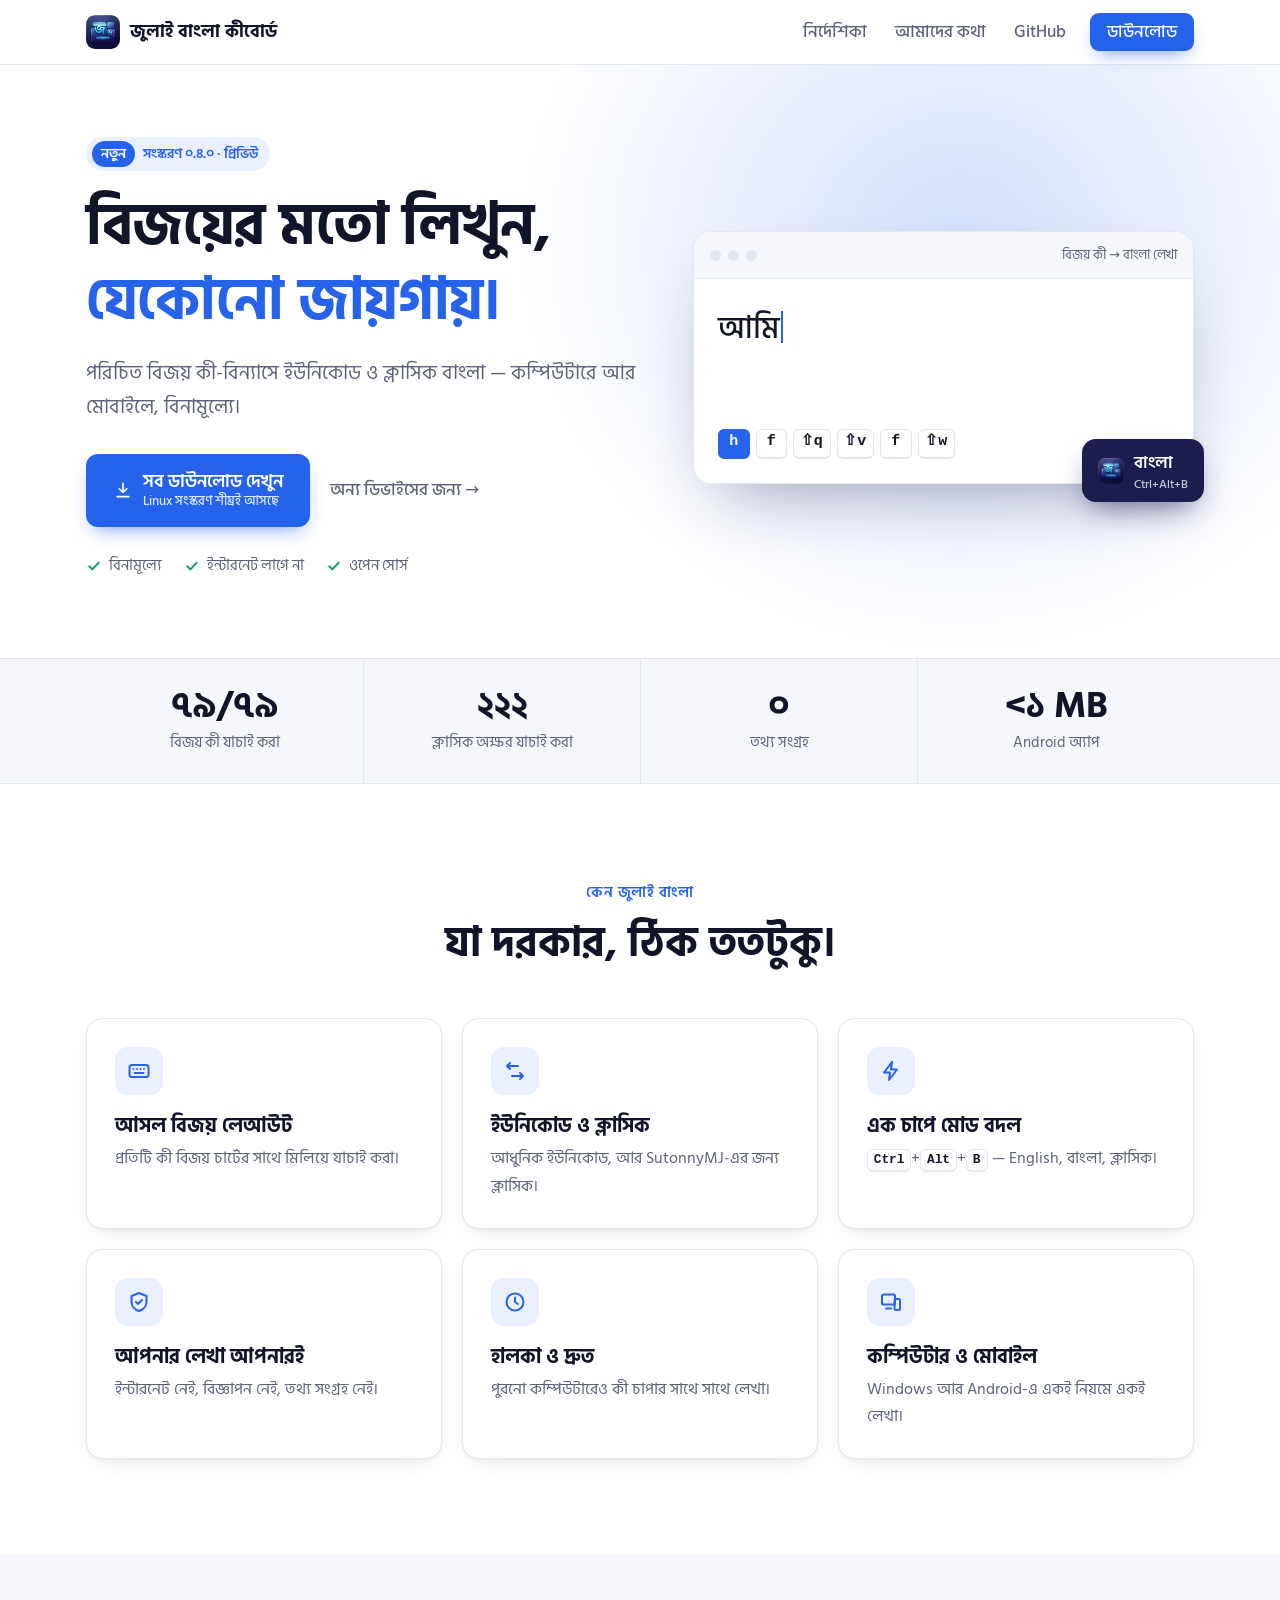
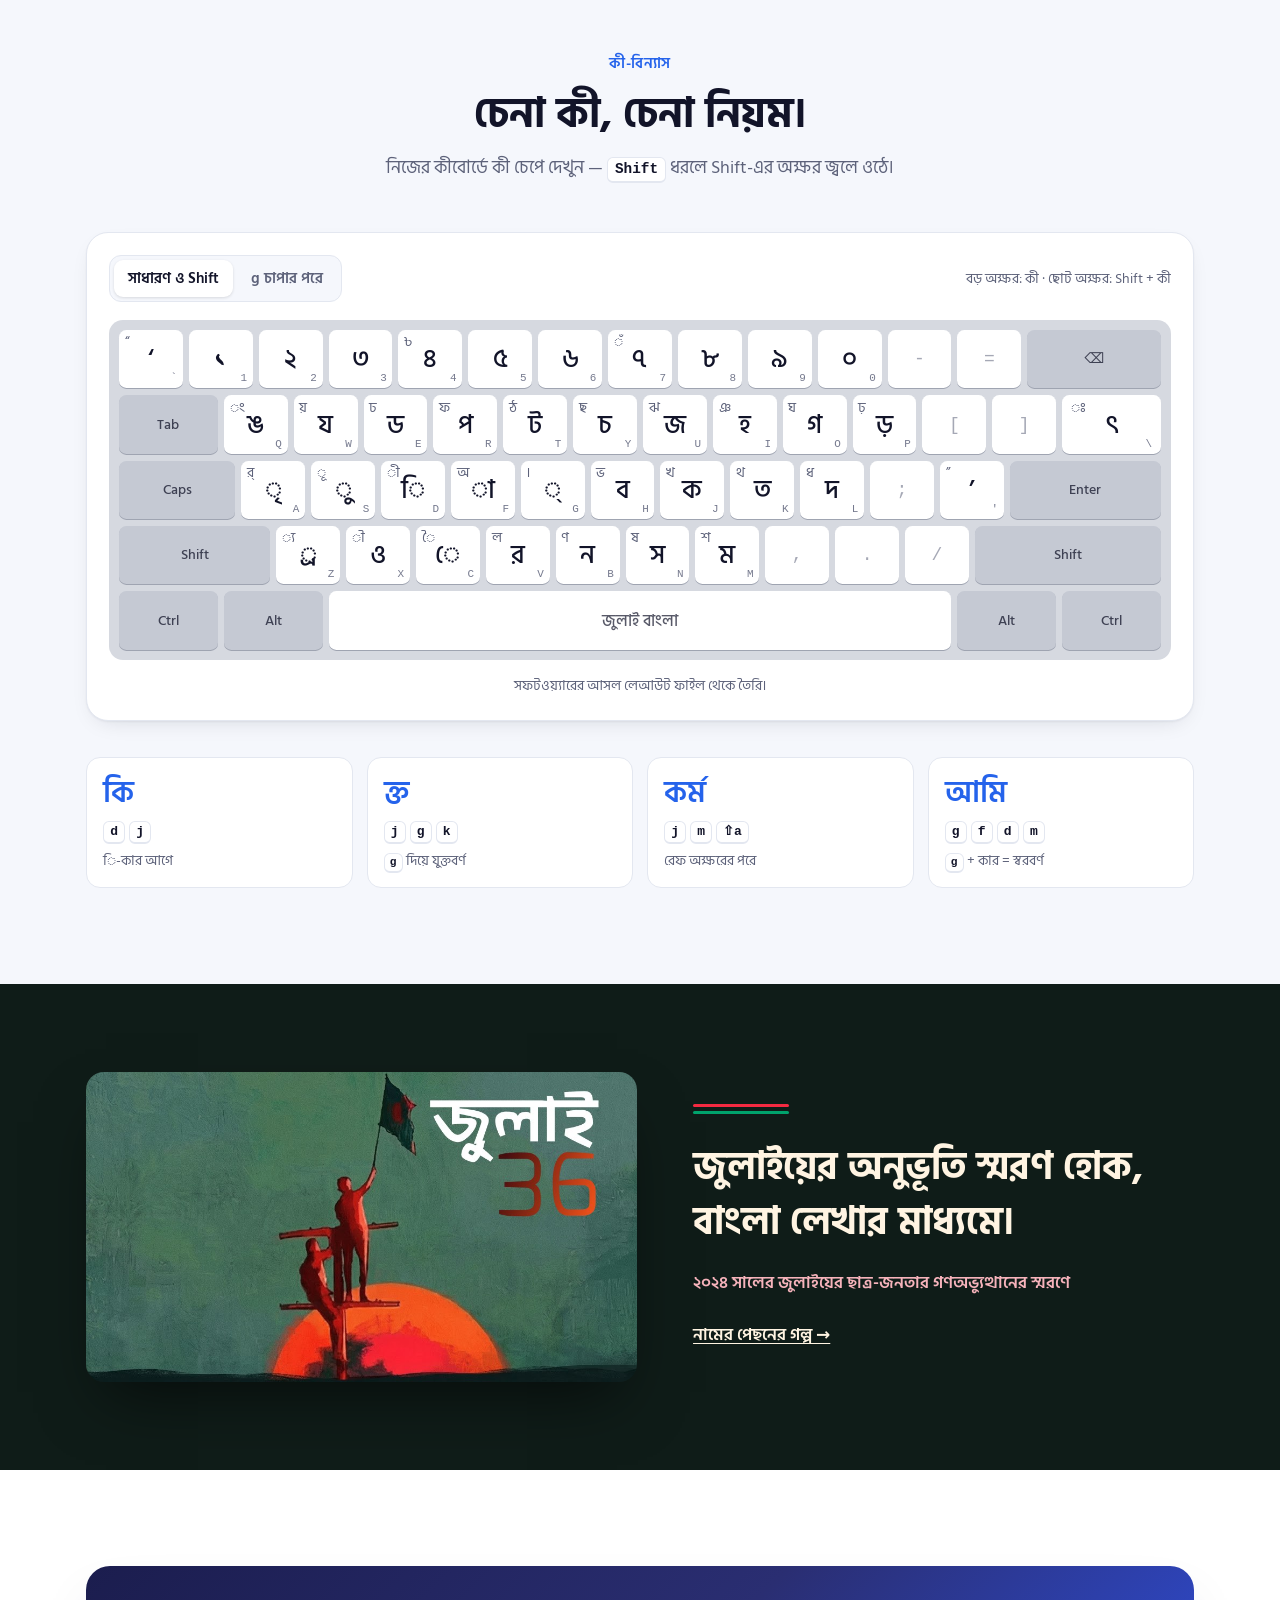
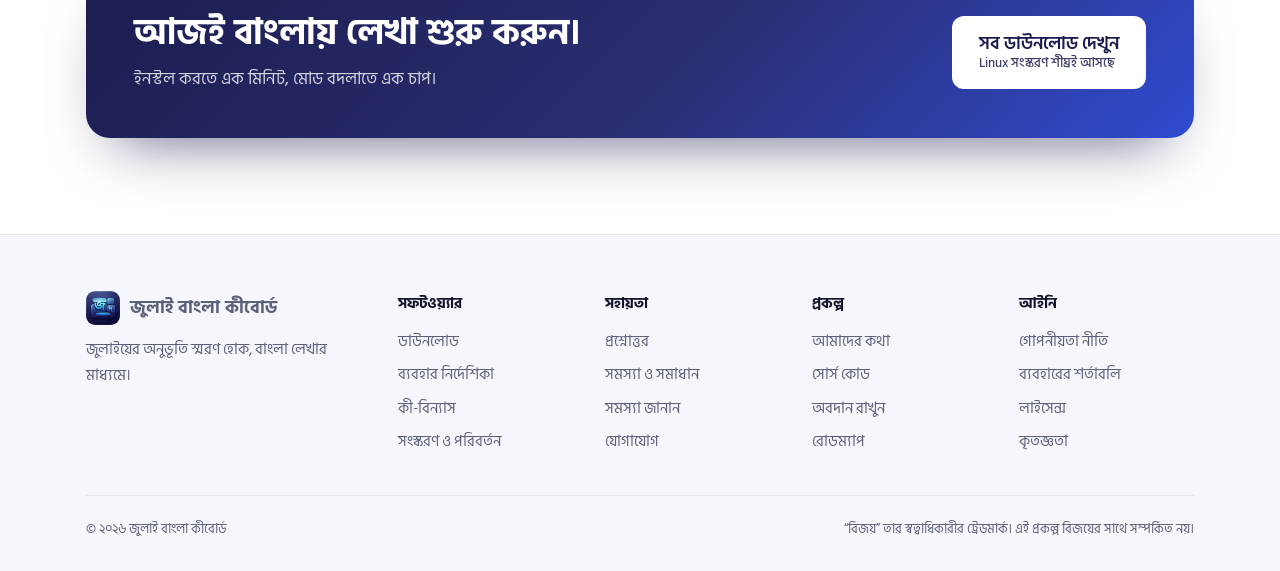
==== commit 170cbd29: "0.4.0: GPL-3.0 licence, automated releases, Store preparation - LICENSE: GNU GPL version 3 (or later" ====
--- a/website/index.html
+++ b/website/index.html
@@ -41,7 +41,7 @@
   <section class="hero">
     <div class="wrap hero-inner">
       <div>
-        <span class="pill"><b>নতুন</b> সংস্করণ ০.৩.০ · প্রিভিউ</span>
+        <span class="pill"><b>নতুন</b> সংস্করণ ০.৪.০ · প্রিভিউ</span>
         <h1>বিজয়ের মতো লিখুন,<br><em>যেকোনো জায়গায়।</em></h1>
         <p class="lead">পরিচিত বিজয় কী-বিন্যাসে ইউনিকোড ও ক্লাসিক বাংলা — কম্পিউটারে আর মোবাইলে, বিনামূল্যে।</p>
         <div class="hero-cta">
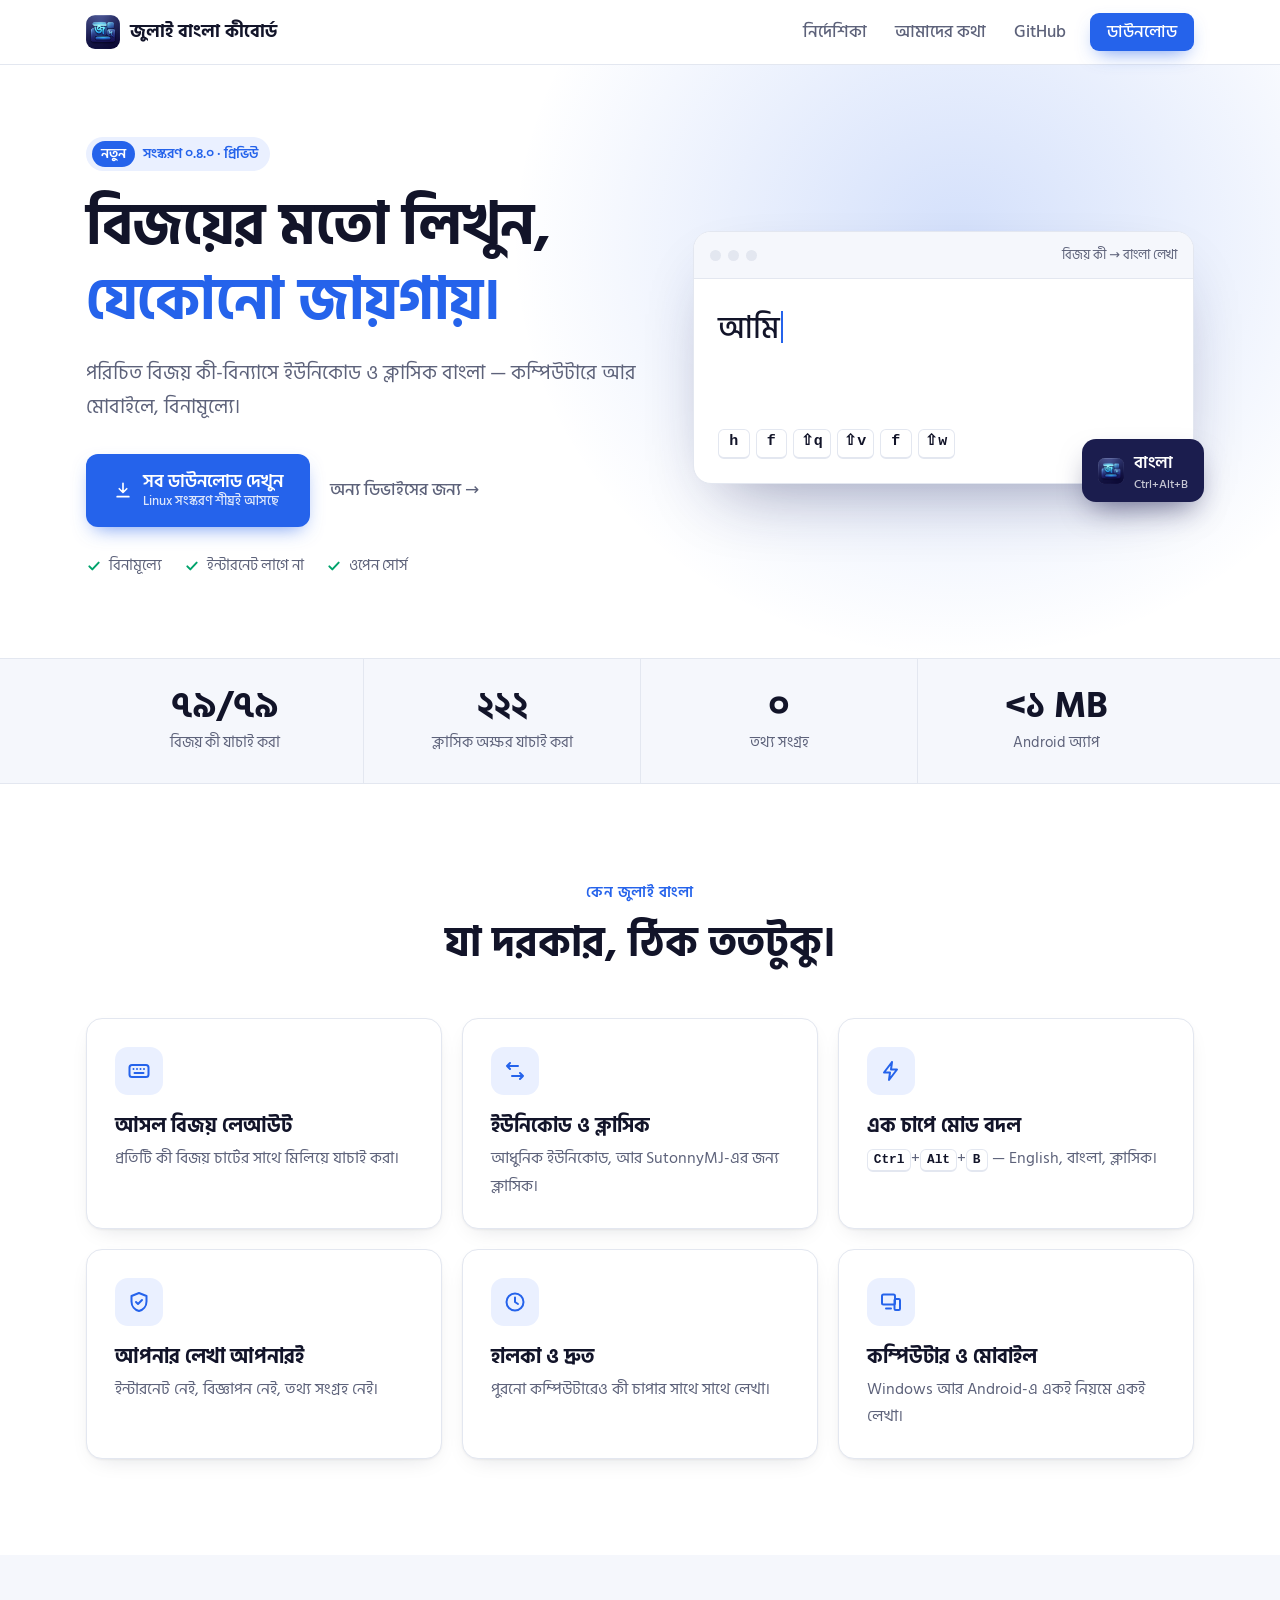
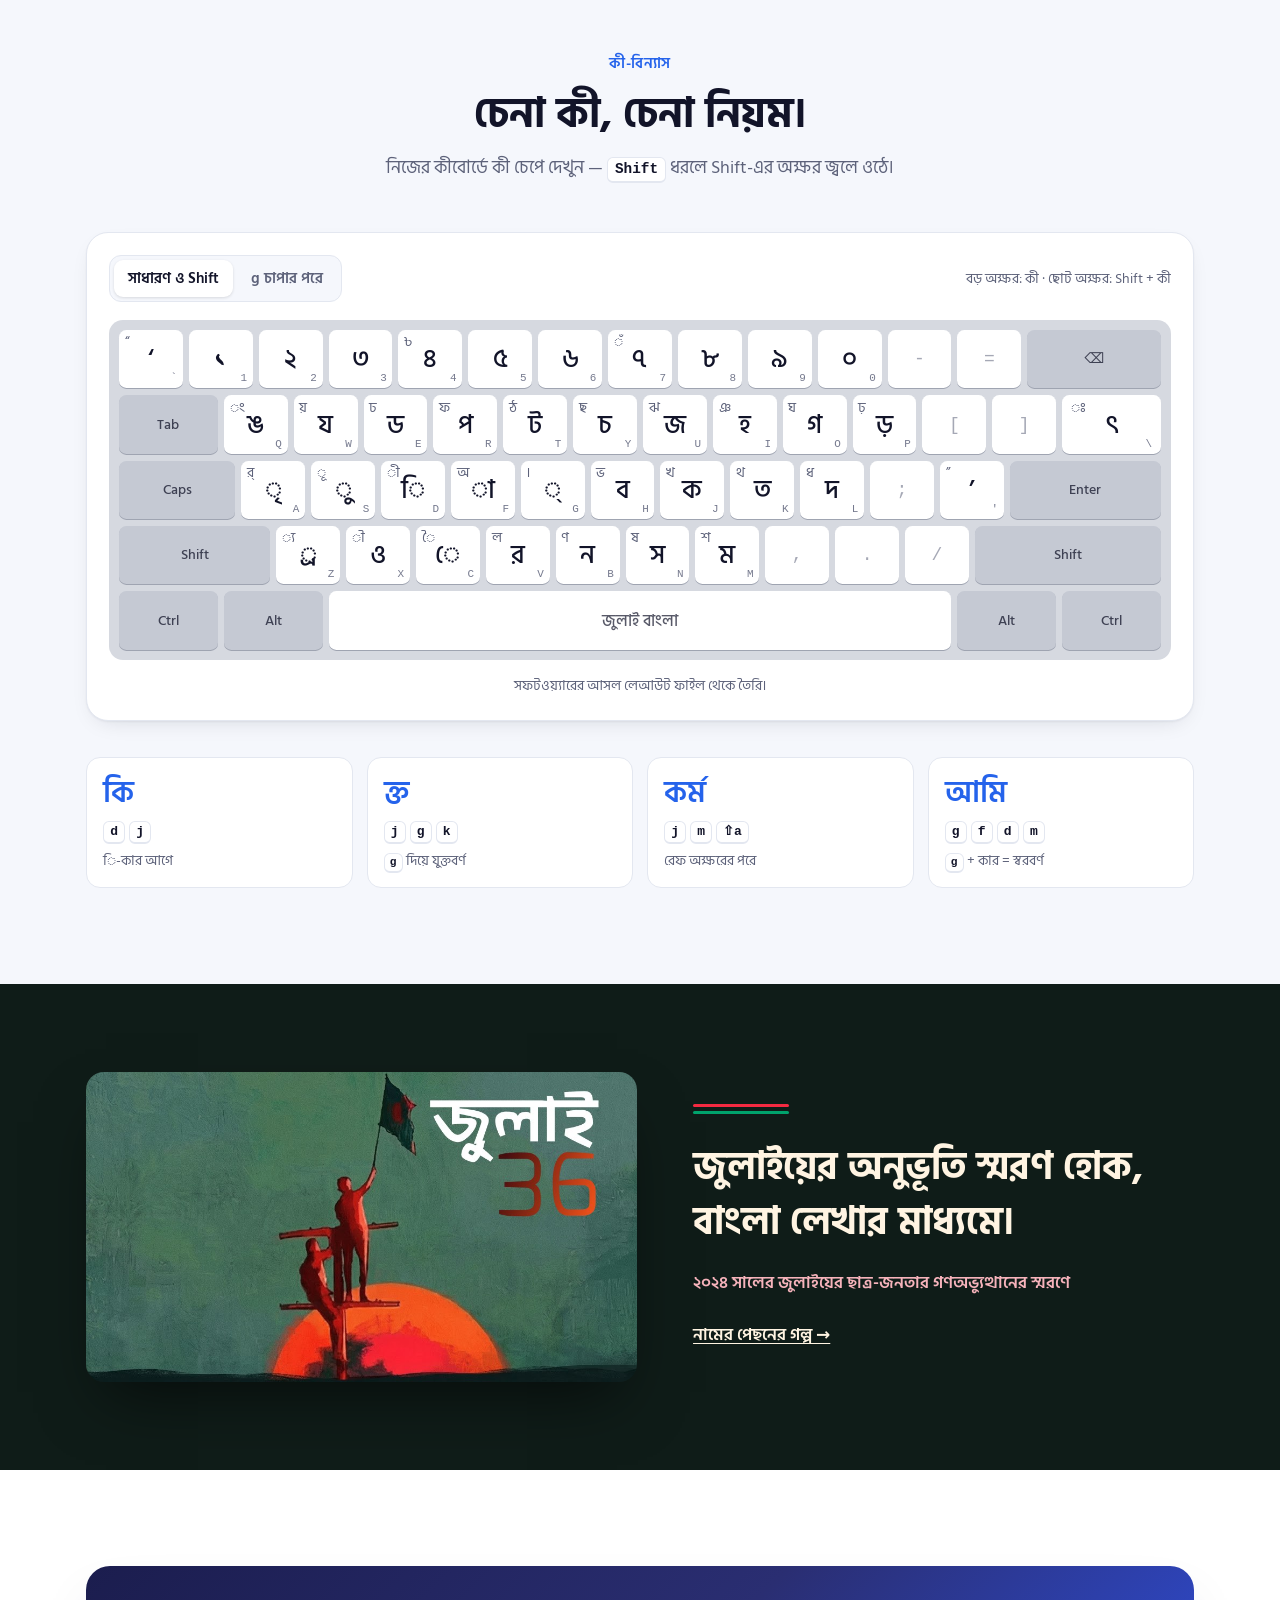
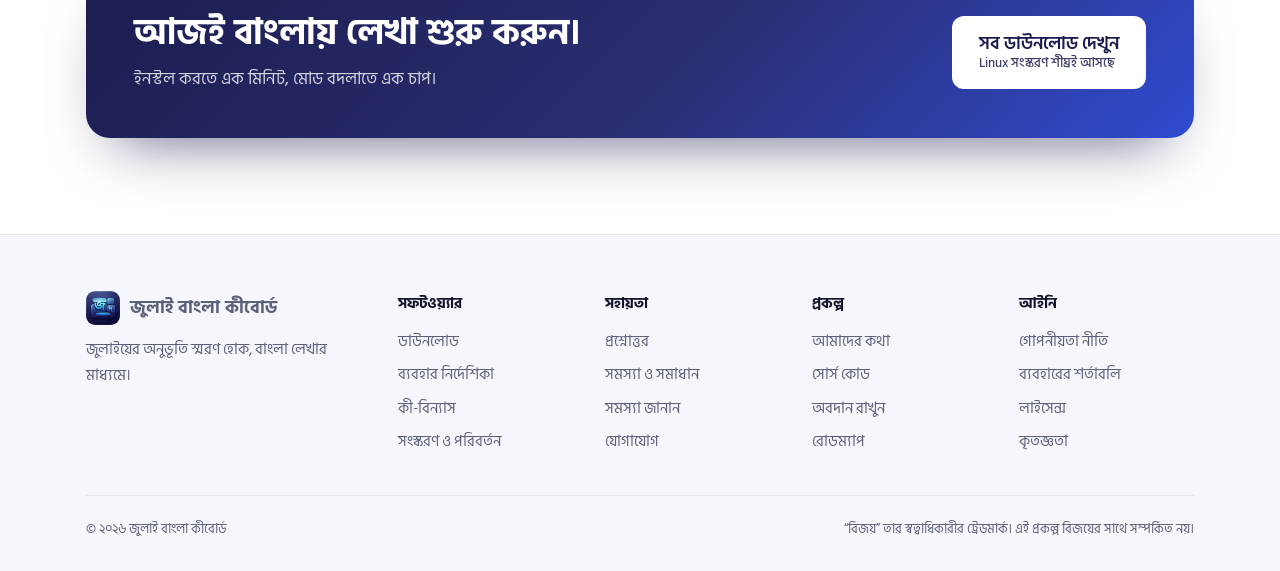
==== commit 4febe837: "Links: the repository is now promahbubul/july_bangla_keyboard Co-Authored-By: Claude Opus 5.5 <norep" ====
--- a/website/index.html
+++ b/website/index.html
@@ -31,7 +31,7 @@
     <nav class="nav" id="nav" aria-label="প্রধান">
       <a href="guide.html">নির্দেশিকা</a>
       <a href="about.html">আমাদের কথা</a>
-      <a href="https://github.com/mahbubul-faizaexpress/july_bangla_keyboard">GitHub</a>
+      <a href="https://github.com/promahbubul/july_bangla_keyboard">GitHub</a>
       <a class="btn btn-primary" href="download.html">ডাউনলোড</a>
     </nav>
   </div>
@@ -193,7 +193,7 @@
           <li><a href="download.html">ডাউনলোড</a></li>
           <li><a href="guide.html">ব্যবহার নির্দেশিকা</a></li>
           <li><a href="index.html#layout">কী-বিন্যাস</a></li>
-          <li><a href="https://github.com/mahbubul-faizaexpress/july_bangla_keyboard/releases">সংস্করণ ও পরিবর্তন</a></li>
+          <li><a href="https://github.com/promahbubul/july_bangla_keyboard/releases">সংস্করণ ও পরিবর্তন</a></li>
         </ul>
       </div>
       <div>
@@ -201,7 +201,7 @@
         <ul>
           <li><a href="guide.html#faq">প্রশ্নোত্তর</a></li>
           <li><a href="guide.html#troubleshooting">সমস্যা ও সমাধান</a></li>
-          <li><a href="https://github.com/mahbubul-faizaexpress/july_bangla_keyboard/issues/new/choose">সমস্যা জানান</a></li>
+          <li><a href="https://github.com/promahbubul/july_bangla_keyboard/issues/new/choose">সমস্যা জানান</a></li>
           <li><a href="about.html#contact">যোগাযোগ</a></li>
         </ul>
       </div>
@@ -209,9 +209,9 @@
         <h4>প্রকল্প</h4>
         <ul>
           <li><a href="about.html">আমাদের কথা</a></li>
-          <li><a href="https://github.com/mahbubul-faizaexpress/july_bangla_keyboard">সোর্স কোড</a></li>
+          <li><a href="https://github.com/promahbubul/july_bangla_keyboard">সোর্স কোড</a></li>
           <li><a href="about.html#contribute">অবদান রাখুন</a></li>
-          <li><a href="https://github.com/mahbubul-faizaexpress/july_bangla_keyboard/blob/main/docs/ROADMAP.md">রোডম্যাপ</a></li>
+          <li><a href="https://github.com/promahbubul/july_bangla_keyboard/blob/main/docs/ROADMAP.md">রোডম্যাপ</a></li>
         </ul>
       </div>
       <div>
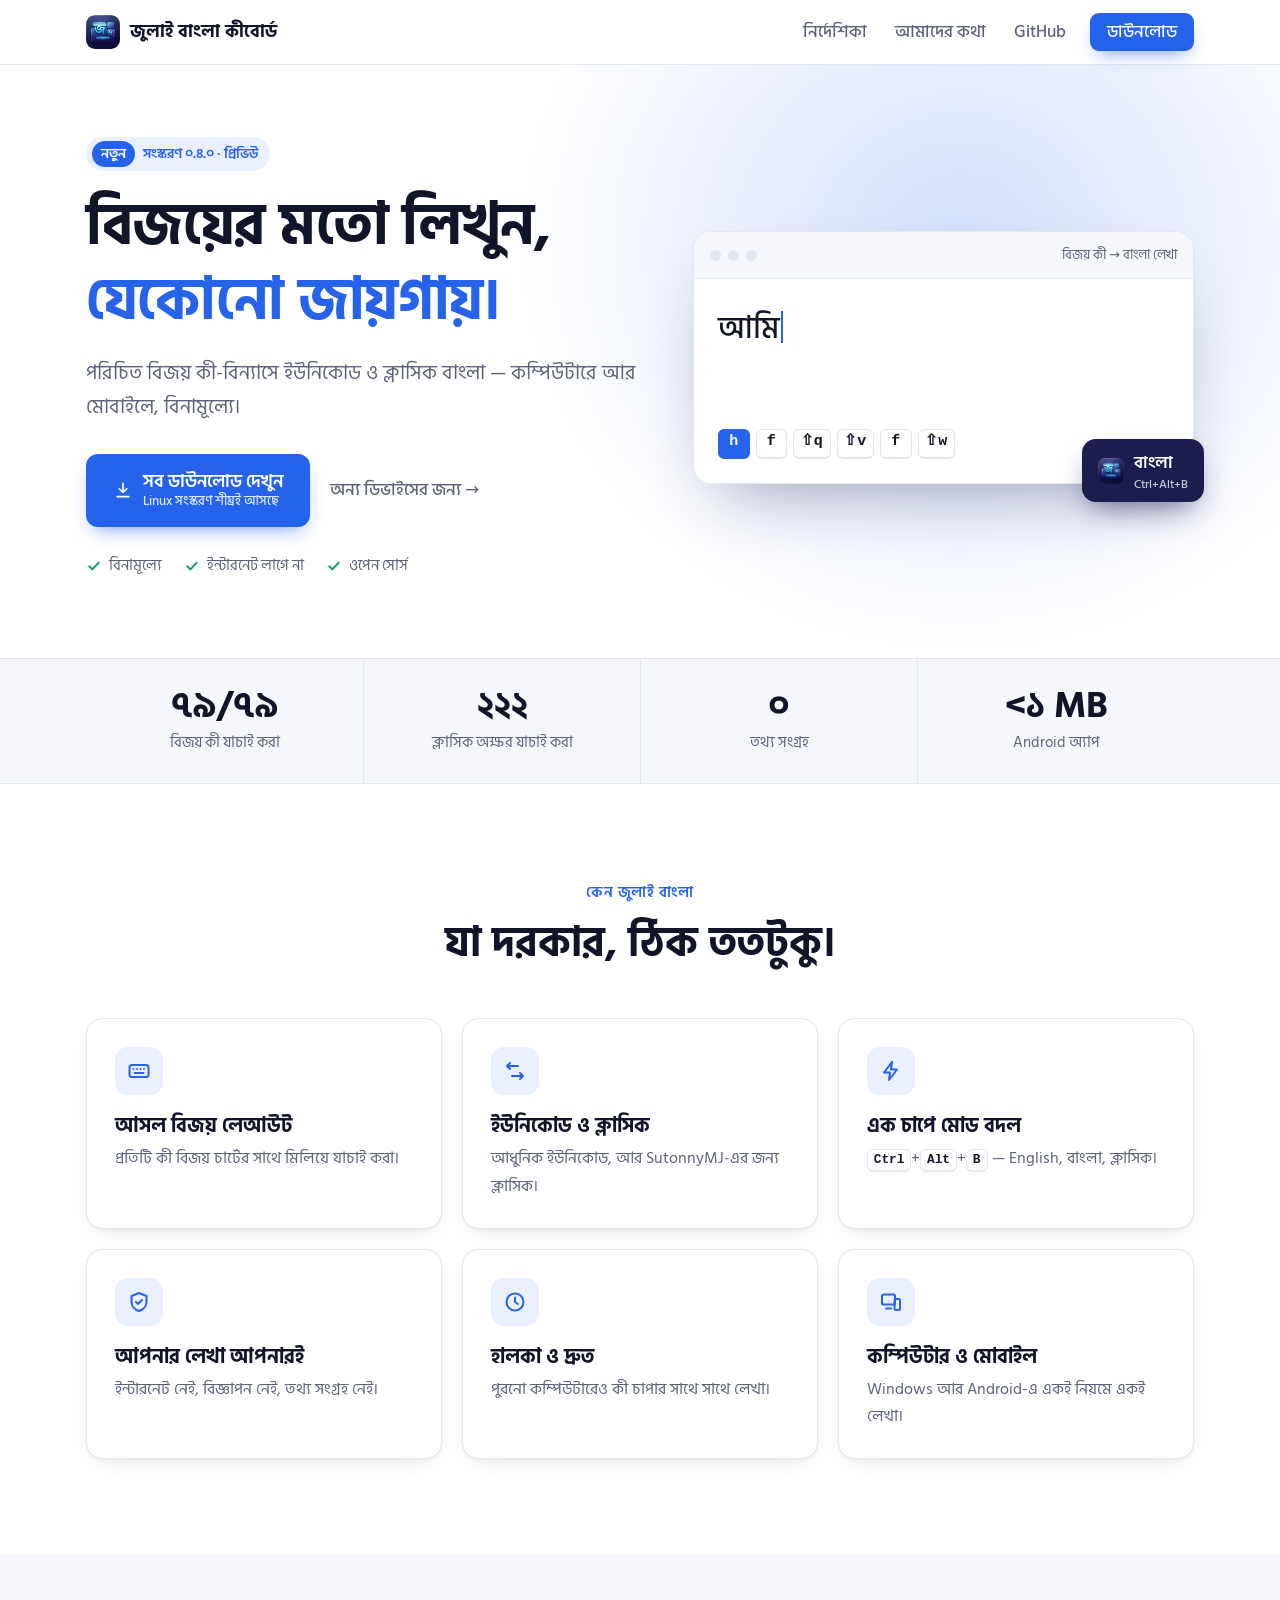
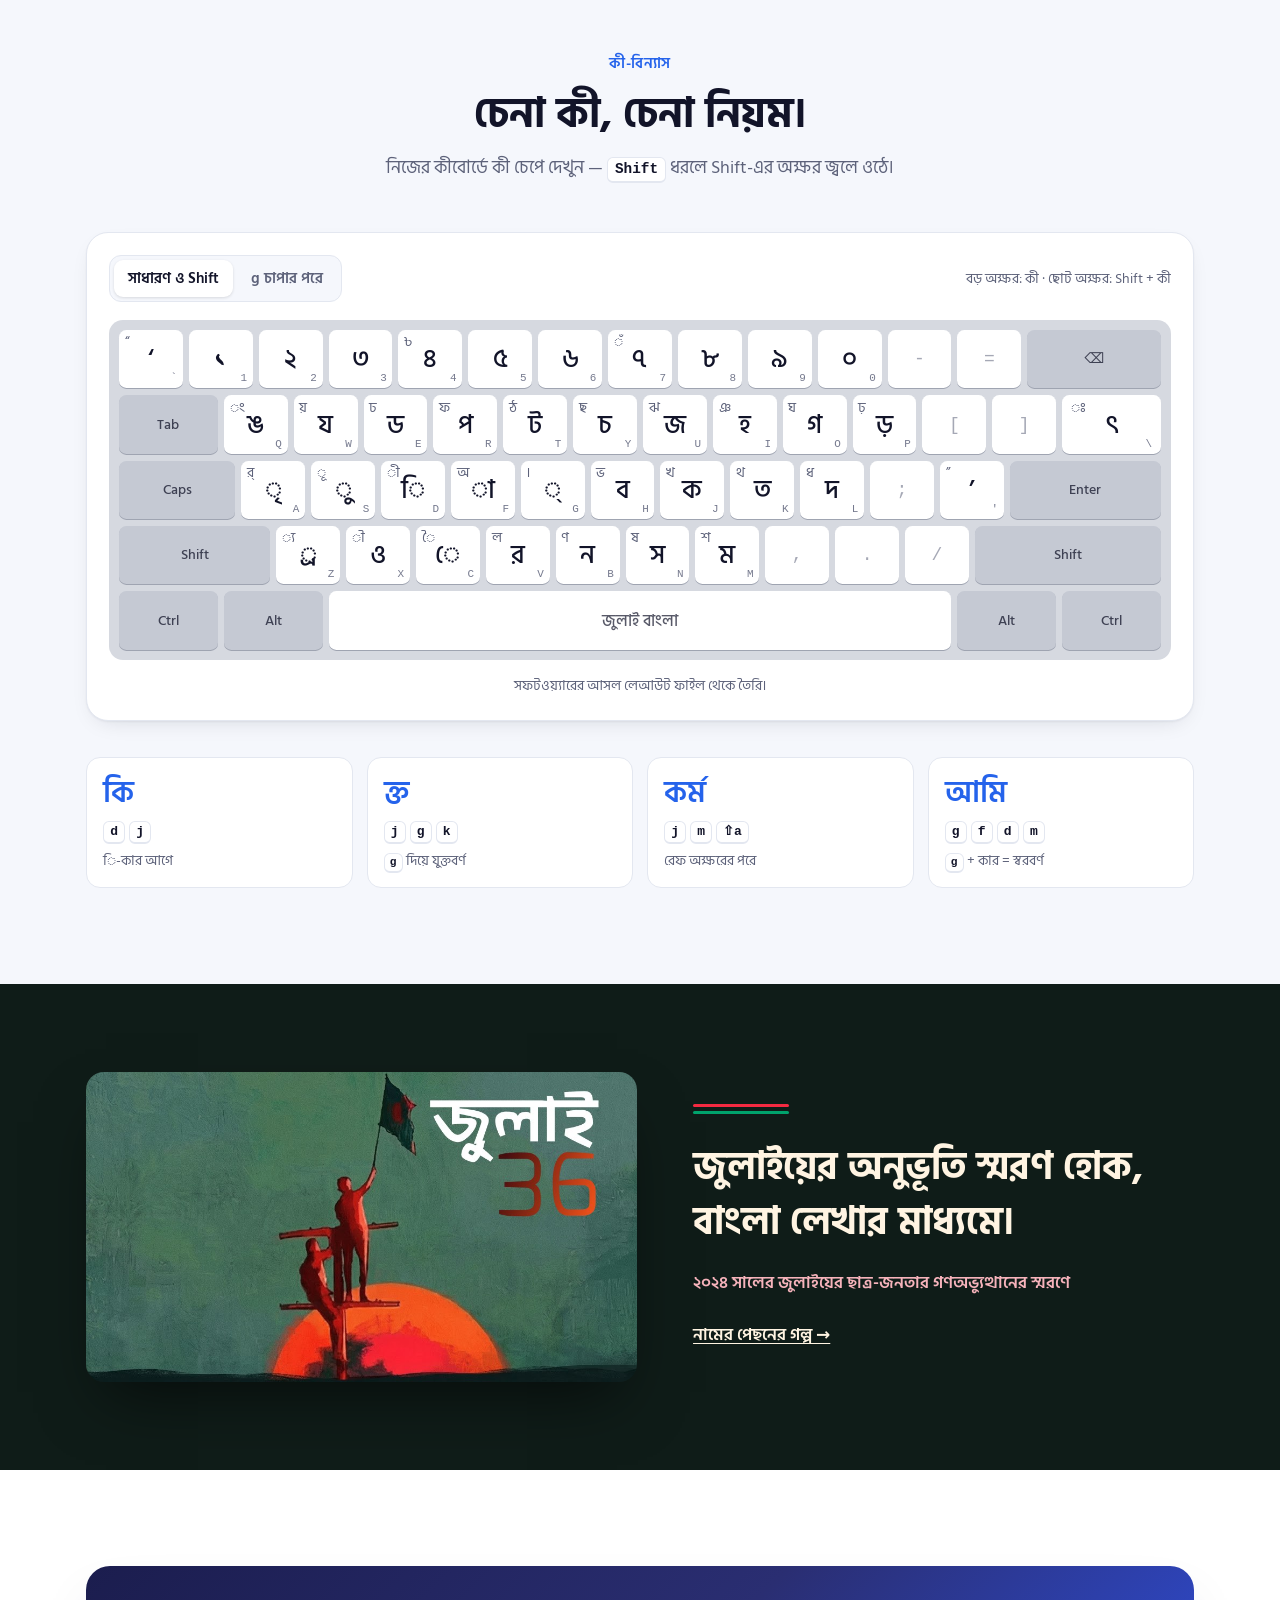
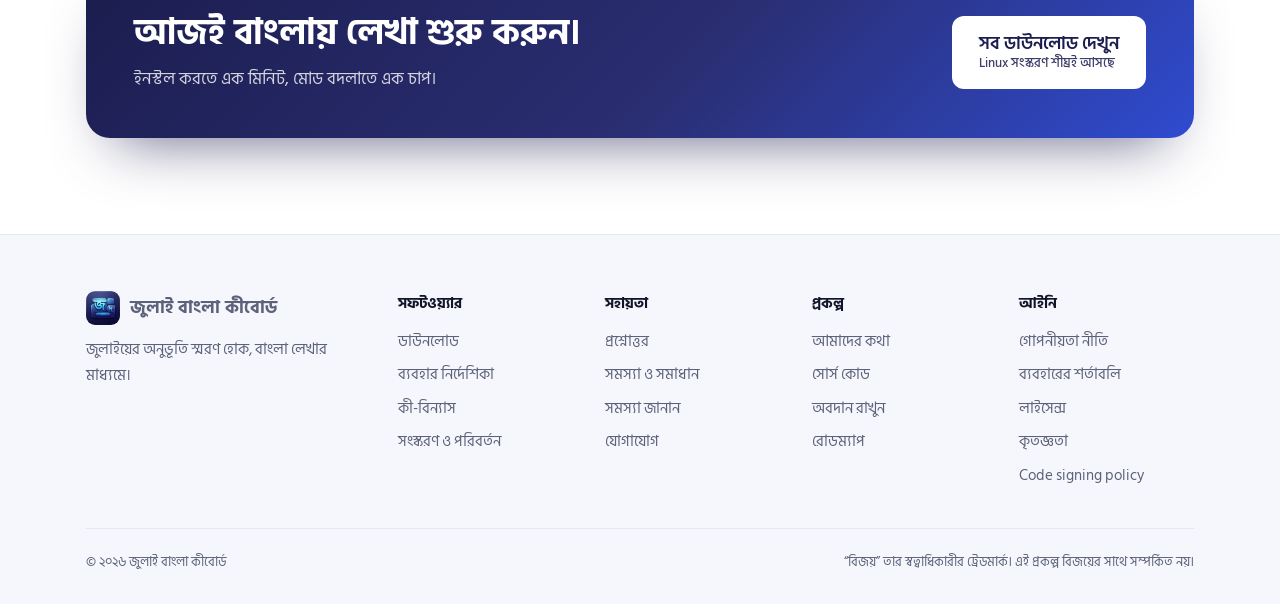
==== commit 24d8e037: "Website: code signing policy page Describes how releases are built, the team roles, manual approval " ====
--- a/website/index.html
+++ b/website/index.html
@@ -221,6 +221,7 @@
           <li><a href="terms.html">ব্যবহারের শর্তাবলি</a></li>
           <li><a href="terms.html#license">লাইসেন্স</a></li>
           <li><a href="terms.html#credits">কৃতজ্ঞতা</a></li>
+          <li><a href="code-signing.html">Code signing policy</a></li>
         </ul>
       </div>
     </div>
